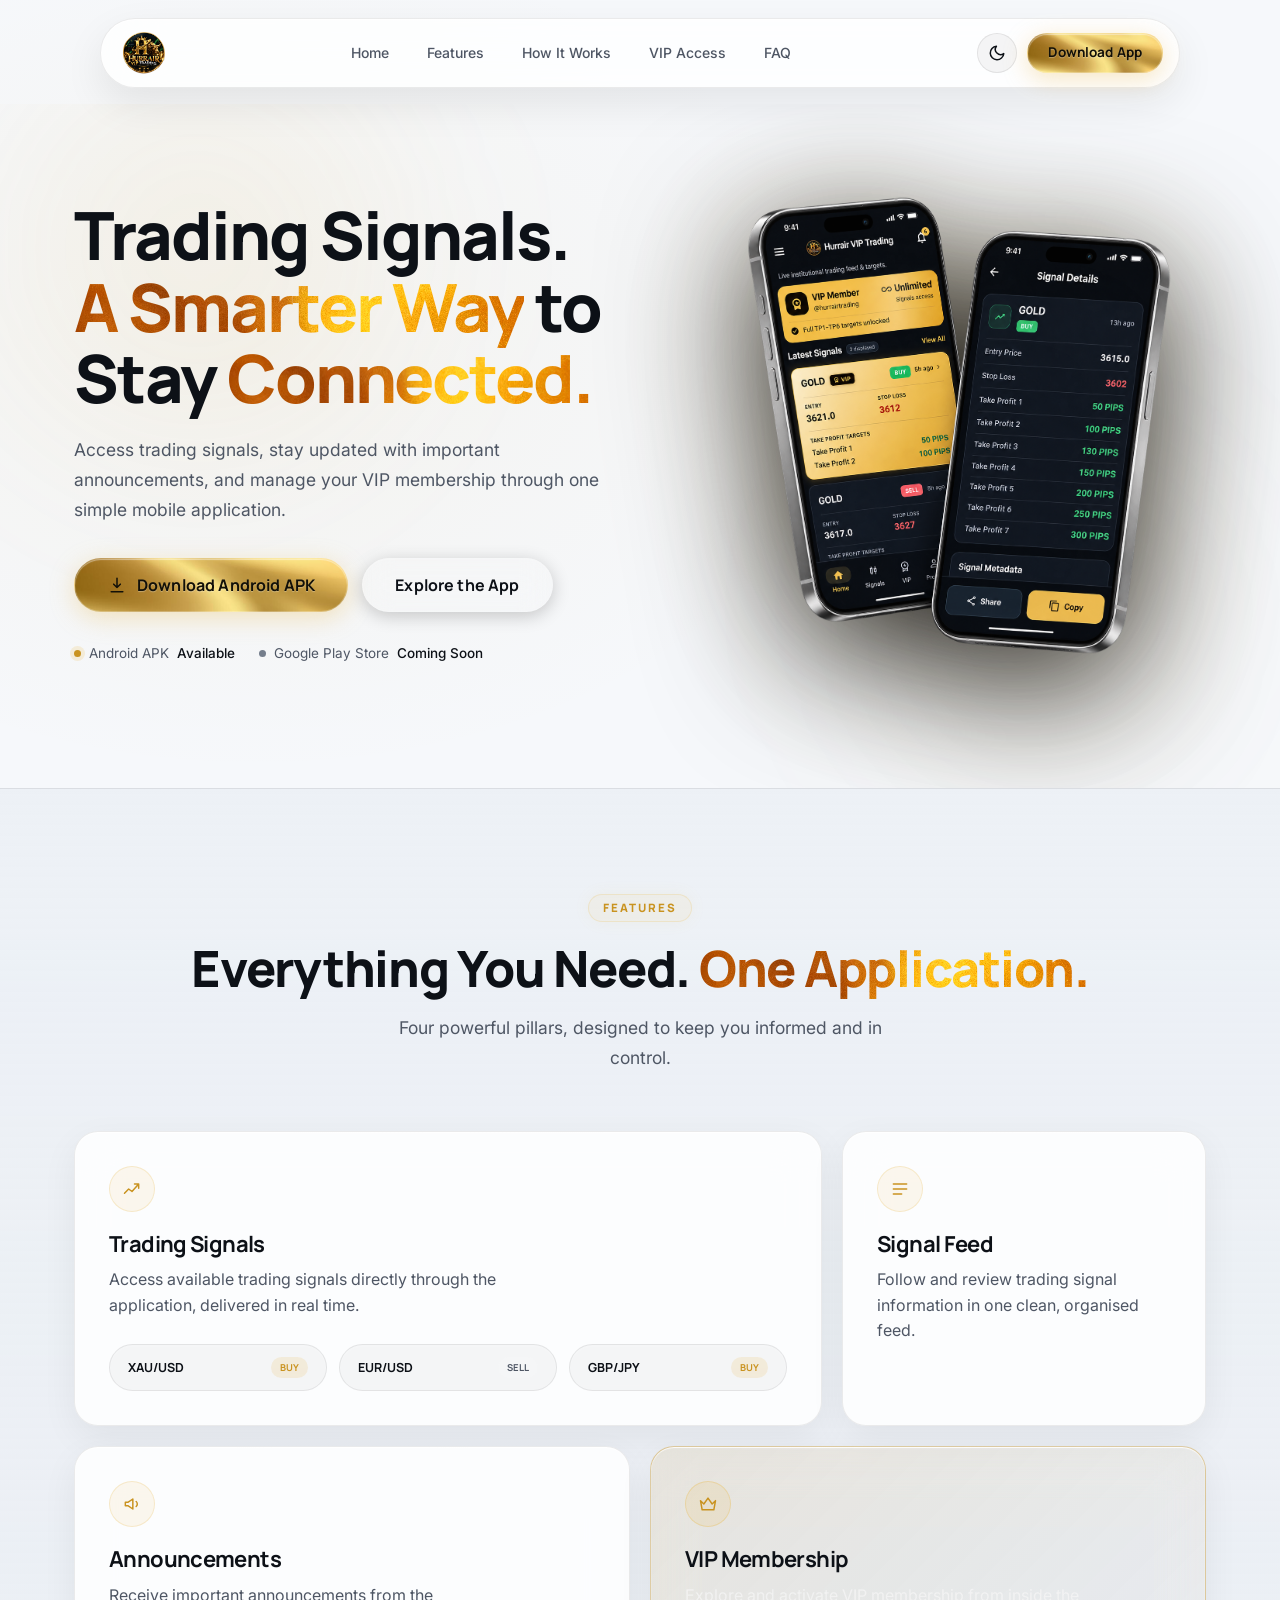
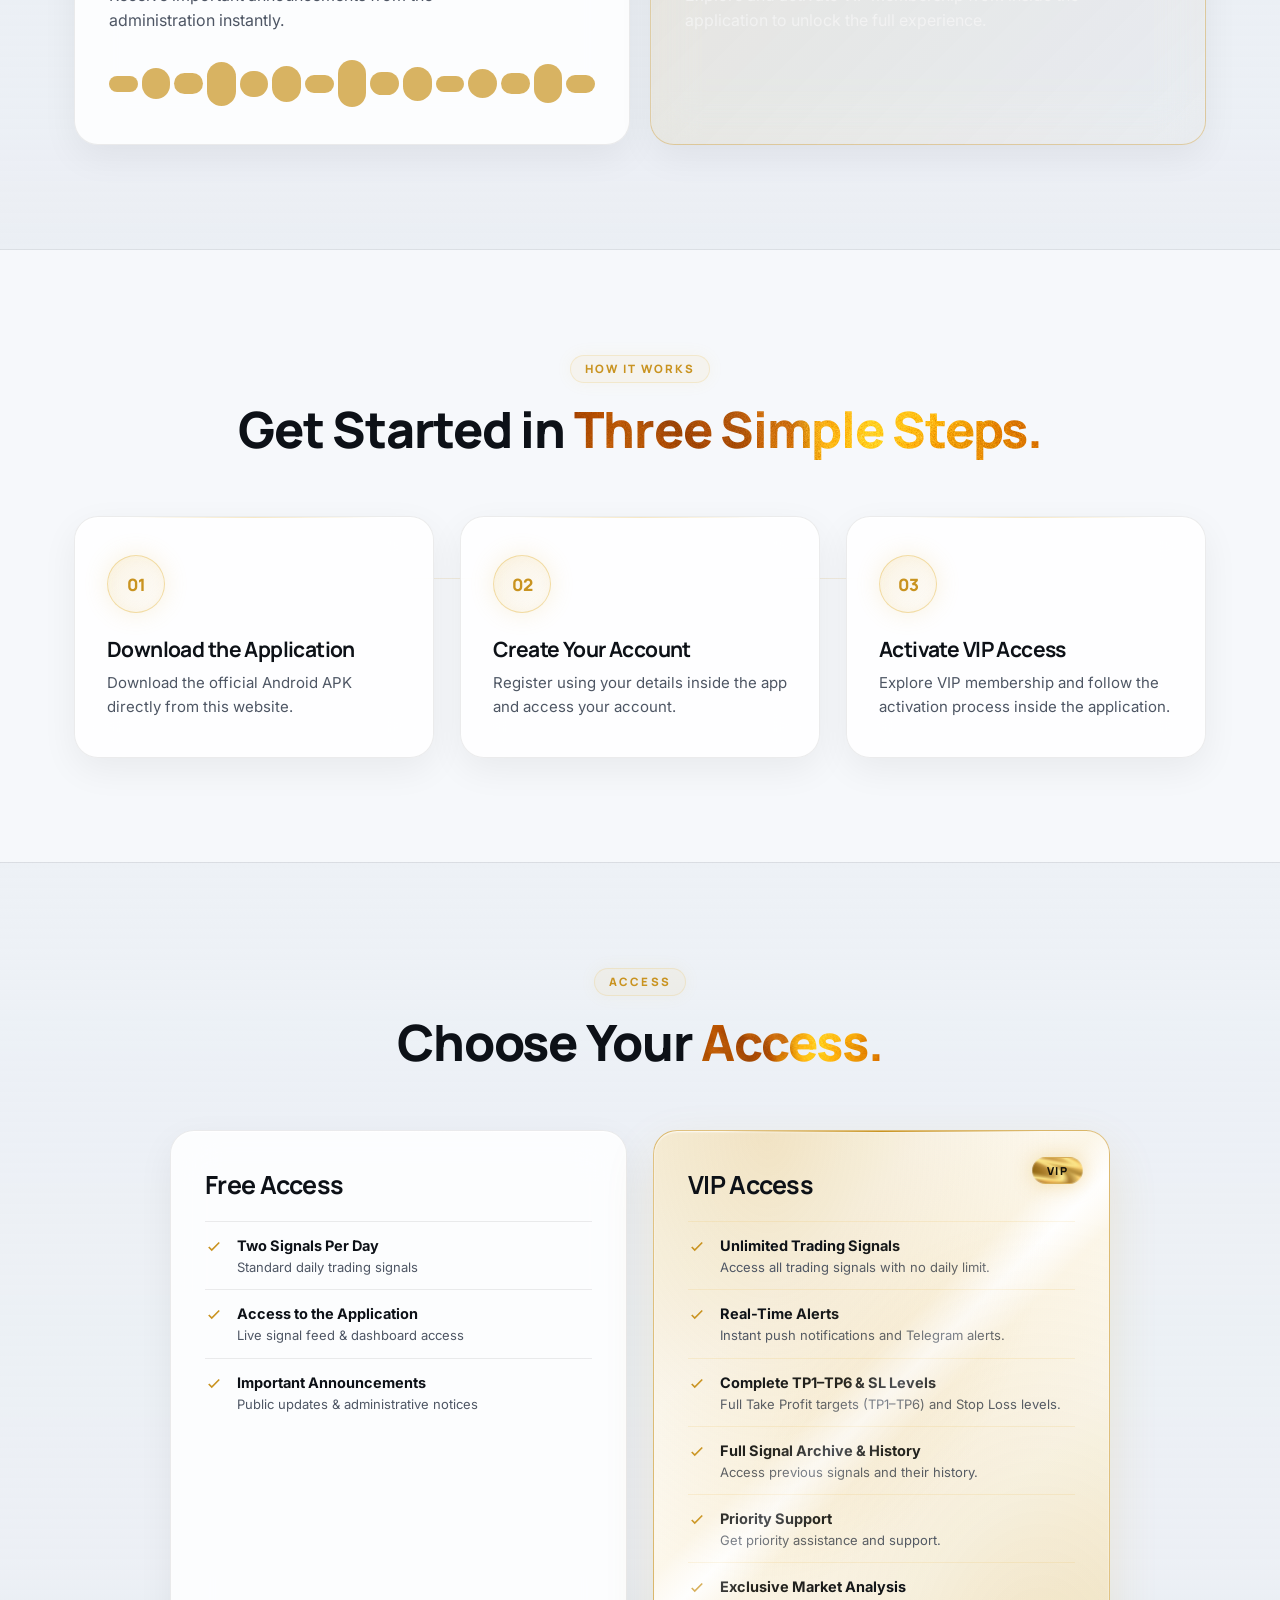
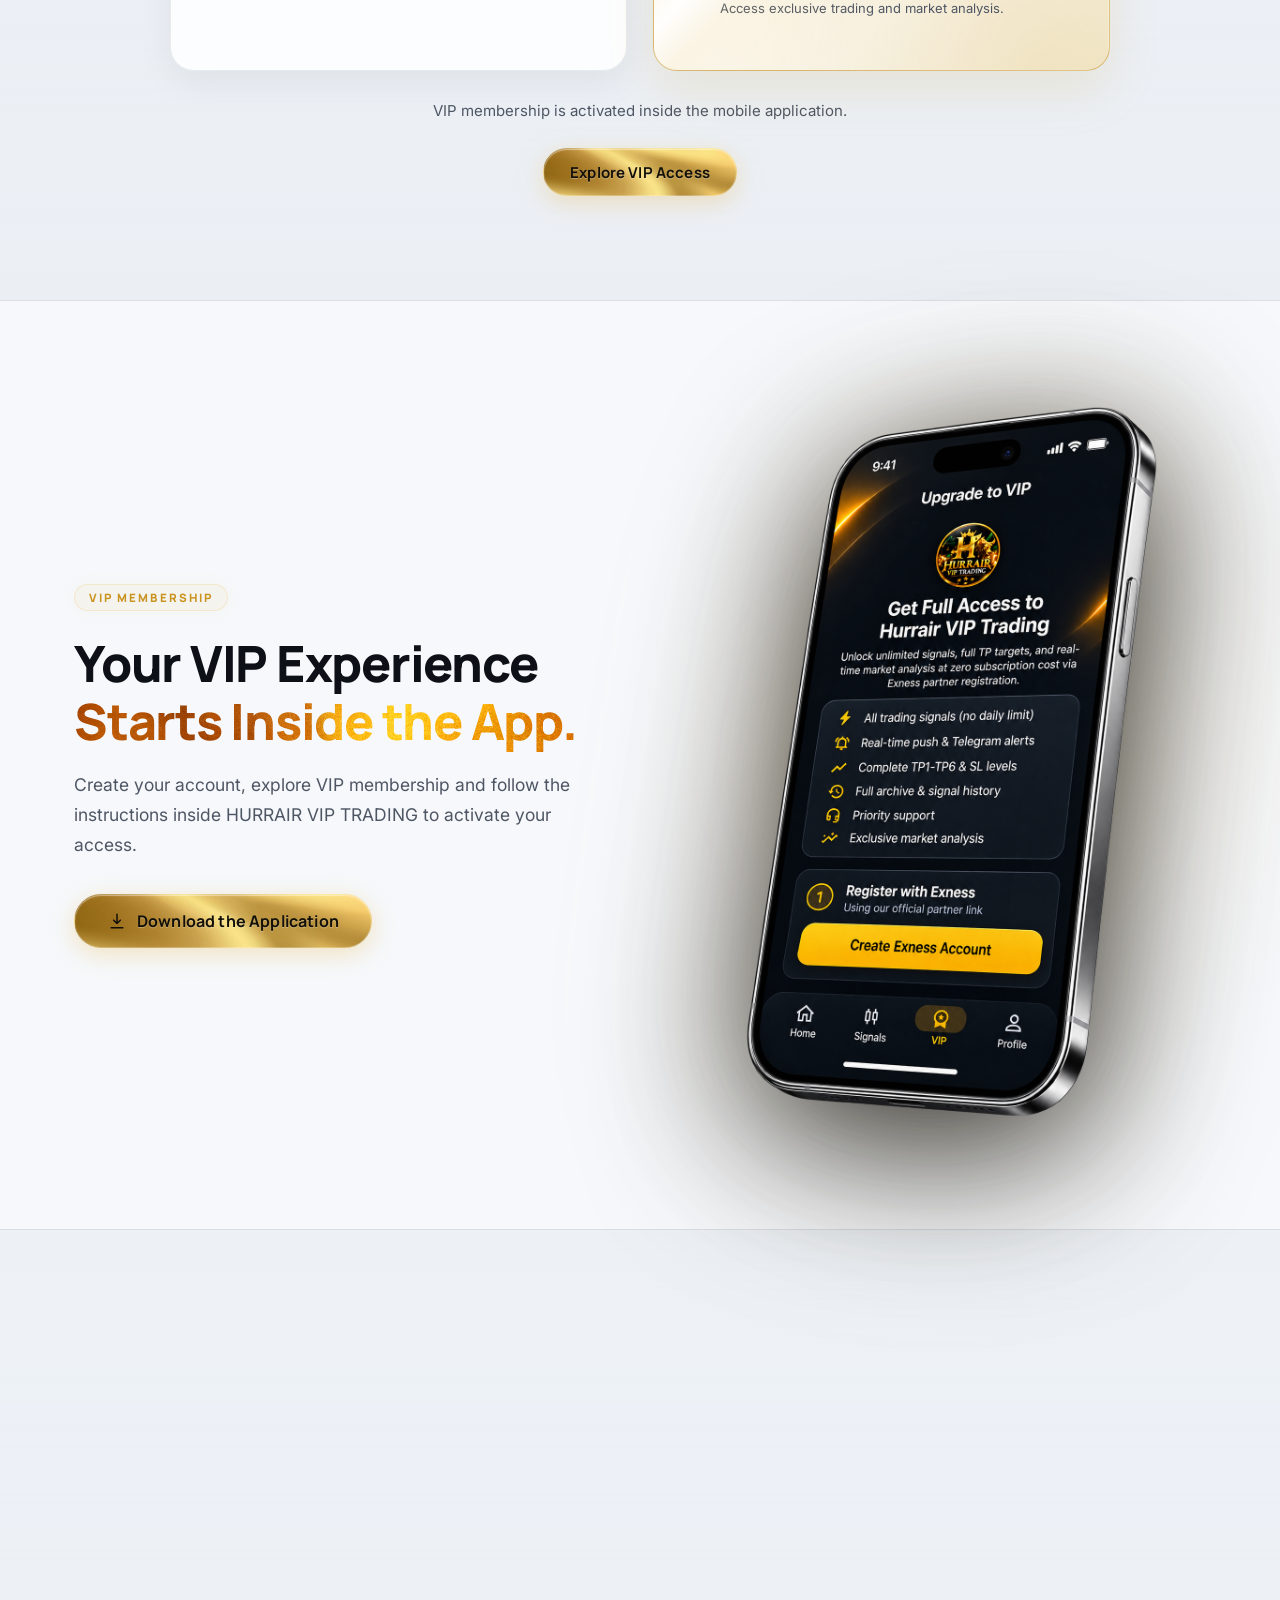
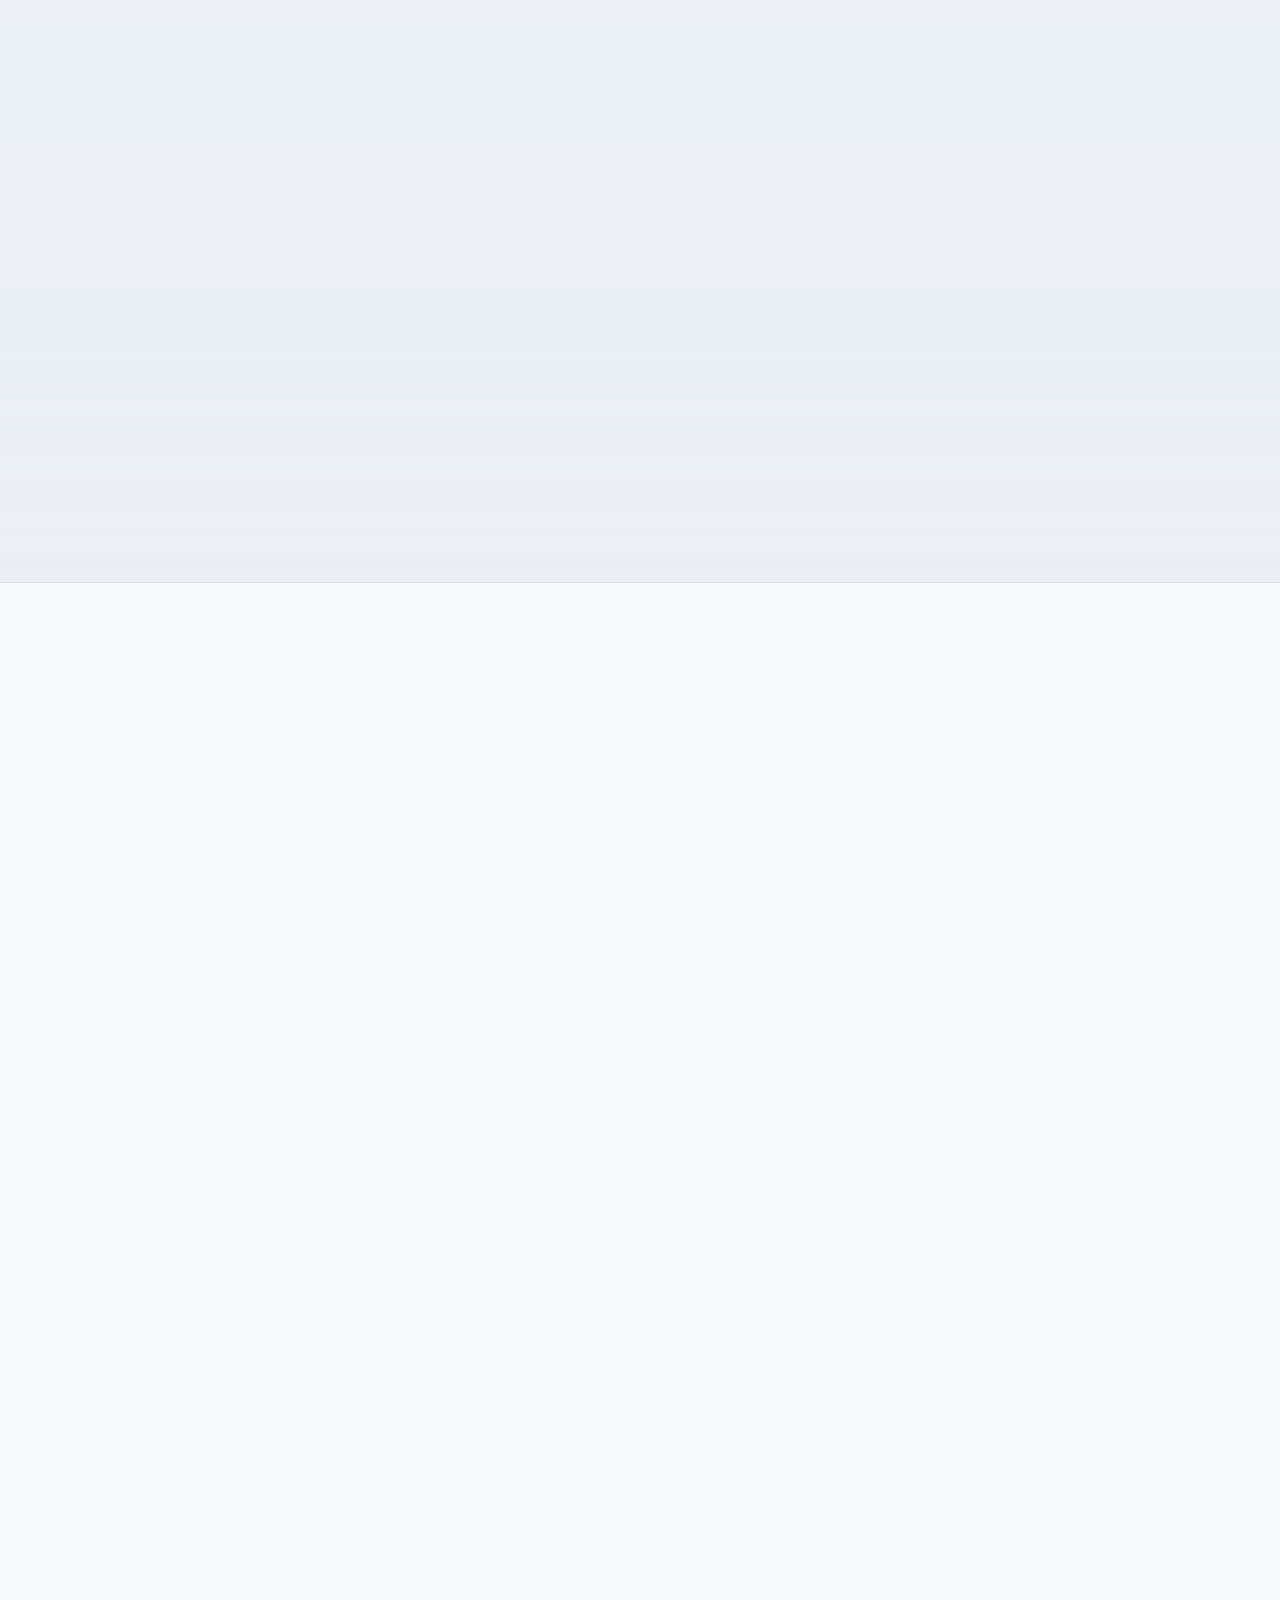
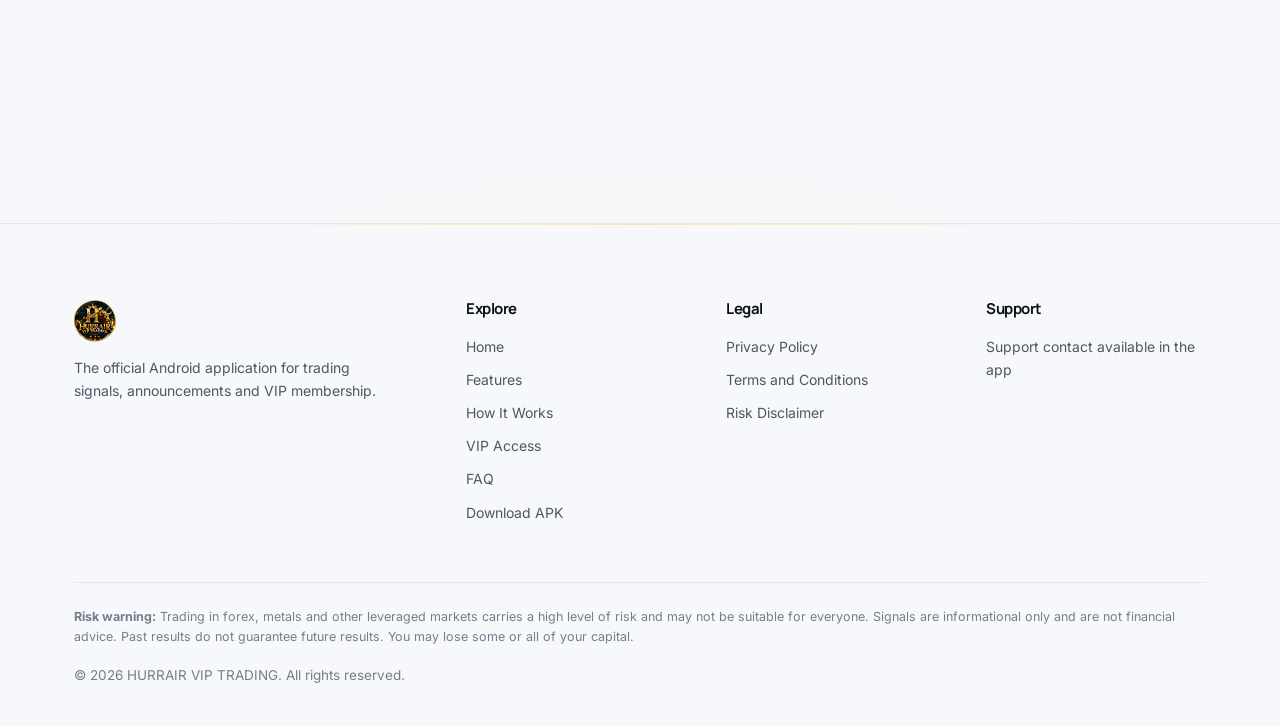
==== index.html @ 2090c09a "Deploy site to root for GitHub Pages, add .nojekyll, update relative URLs and domain" ====
<!DOCTYPE html>
<html lang="en">
<head>
<meta charset="utf-8">
<meta name="viewport" content="width=device-width, initial-scale=1">
<title>Hurrair VIP Trading | Official Trading Signals App</title>
<meta name="description" content="Download the official Hurrair VIP Trading Android app. Explore trading signals, register your account and access VIP membership directly inside the application.">
<meta name="robots" content="index, follow, max-image-preview:large, max-snippet:-1, max-video-preview:-1">
<meta name="theme-color" content="#06080A">
<link rel="canonical" href="https://mohasin-nawaz091.github.io/hurrair-vip-trading/">
<link rel="icon" href="assets/logo.PNG" type="image/png">
<link rel="shortcut icon" href="assets/logo.PNG" type="image/png">
<link rel="apple-touch-icon" href="assets/logo.PNG">

<!-- Open Graph / Facebook / WhatsApp / Telegram -->
<meta property="og:type" content="website">
<meta property="og:site_name" content="Hurrair VIP Trading">
<meta property="og:title" content="Hurrair VIP Trading | Official Trading Signals App">
<meta property="og:description" content="Download the official Hurrair VIP Trading Android app. Explore trading signals, register your account and access VIP membership directly inside the application.">
<meta property="og:url" content="https://mohasin-nawaz091.github.io/hurrair-vip-trading/">
<meta property="og:image" content="https://mohasin-nawaz091.github.io/hurrair-vip-trading/assets/og-image.png">
<meta property="og:image:width" content="1200">
<meta property="og:image:height" content="630">
<meta property="og:image:alt" content="Hurrair VIP Trading Official Android Application Preview">
<meta property="og:locale" content="en_US">

<!-- Twitter / X -->
<meta name="twitter:card" content="summary_large_image">
<meta name="twitter:title" content="Hurrair VIP Trading | Official Trading Signals App">
<meta name="twitter:description" content="Download the official Hurrair VIP Trading Android app. Explore trading signals, register your account and access VIP membership directly inside the application.">
<meta name="twitter:image" content="https://mohasin-nawaz091.github.io/hurrair-vip-trading/assets/og-image.png">

<!-- Fonts & Stylesheet -->
<link rel="preconnect" href="https://fonts.googleapis.com">
<link rel="preconnect" href="https://fonts.gstatic.com" crossorigin>
<link href="https://fonts.googleapis.com/css2?family=Inter:wght@400;500;600&family=Manrope:wght@600;700;800&display=swap" rel="stylesheet">
<link rel="stylesheet" href="assets/css/style.css">

<!-- Theme Bootstrap (Zero-Flicker) -->
<script>(function(){var t=localStorage.getItem('hurrair-theme')||(window.matchMedia&&window.matchMedia('(prefers-color-scheme: light)').matches?'light':'dark');if(t==='light')document.documentElement.setAttribute('data-theme','light');})();</script>

<!-- Structured Data (JSON-LD) -->
<script type="application/ld+json">
[
  {
    "@context": "https://schema.org",
    "@type": "Organization",
    "@id": "https://mohasin-nawaz091.github.io/hurrair-vip-trading/#organization",
    "name": "Hurrair VIP Trading",
    "url": "https://mohasin-nawaz091.github.io/hurrair-vip-trading/",
    "logo": {
      "@type": "ImageObject",
      "url": "https://mohasin-nawaz091.github.io/hurrair-vip-trading/assets/logo.PNG"
    }
  },
  {
    "@context": "https://schema.org",
    "@type": "WebSite",
    "@id": "https://mohasin-nawaz091.github.io/hurrair-vip-trading/#website",
    "name": "Hurrair VIP Trading",
    "url": "https://mohasin-nawaz091.github.io/hurrair-vip-trading/",
    "publisher": {
      "@id": "https://mohasin-nawaz091.github.io/hurrair-vip-trading/#organization"
    }
  },
  {
    "@context": "https://schema.org",
    "@type": "WebPage",
    "@id": "https://mohasin-nawaz091.github.io/hurrair-vip-trading/#webpage",
    "url": "https://mohasin-nawaz091.github.io/hurrair-vip-trading/",
    "name": "Hurrair VIP Trading | Official Trading Signals App",
    "description": "Download the official Hurrair VIP Trading Android app. Explore trading signals, register your account and access VIP membership directly inside the application.",
    "isPartOf": {
      "@id": "https://mohasin-nawaz091.github.io/hurrair-vip-trading/#website"
    },
    "about": {
      "@id": "https://mohasin-nawaz091.github.io/hurrair-vip-trading/#organization"
    }
  },
  {
    "@context": "https://schema.org",
    "@type": "SoftwareApplication",
    "@id": "https://mohasin-nawaz091.github.io/hurrair-vip-trading/#application",
    "name": "Hurrair VIP Trading",
    "operatingSystem": "Android 8.0+",
    "applicationCategory": "FinanceApplication",
    "softwareVersion": "1.0.0",
    "fileSize": "76.2MB",
    "downloadUrl": "https://mohasin-nawaz091.github.io/hurrair-vip-trading/apk/hurrair-vip-trading.apk",
    "offers": {
      "@type": "Offer",
      "price": "0",
      "priceCurrency": "USD"
    }
  },
  {
    "@context": "https://schema.org",
    "@type": "FAQPage",
    "mainEntity": [
      {
        "@type": "Question",
        "name": "What is Hurrair VIP Trading?",
        "acceptedAnswer": {
          "@type": "Answer",
          "text": "Hurrair VIP Trading is an official mobile application providing real-time trading signals, take profit and stop loss targets (TP1–TP6), administrative announcements, and VIP membership access for forex and metals traders. It is an informational signals tool, not a broker or financial advisor."
        }
      },
      {
        "@type": "Question",
        "name": "How can I download the Hurrair Android application?",
        "acceptedAnswer": {
          "@type": "Answer",
          "text": "You can download the official release APK directly from our verified website. Tap the 'Download APK' button, save the file to your Android smartphone, and follow the standard installation instructions."
        }
      },
      {
        "@type": "Question",
        "name": "Is Hurrair available on Google Play?",
        "acceptedAnswer": {
          "@type": "Answer",
          "text": "The Google Play Store listing is currently in preparation. Once officially published, the direct store link will be provided here. Until then, the direct Android APK on this website is the official, verified installation method."
        }
      },
      {
        "@type": "Question",
        "name": "How do I register an account?",
        "acceptedAnswer": {
          "@type": "Answer",
          "text": "After installing the Android application, open Hurrair VIP Trading on your phone, tap 'Register', enter your registration details, and create your account to access your dashboard and signal feed."
        }
      },
      {
        "@type": "Question",
        "name": "How many signals can free users access?",
        "acceptedAnswer": {
          "@type": "Answer",
          "text": "Free accounts have access to two trading signals per day, full application navigation, and all public administrative announcements."
        }
      },
      {
        "@type": "Question",
        "name": "How can I activate VIP membership?",
        "acceptedAnswer": {
          "@type": "Answer",
          "text": "VIP membership is activated directly inside the mobile application. Navigate to the Membership section in the app, review the VIP features, and complete the activation process shown there."
        }
      },
      {
        "@type": "Question",
        "name": "Is VIP activation available inside the application?",
        "acceptedAnswer": {
          "@type": "Answer",
          "text": "Yes. VIP membership activation is exclusively handled inside the Android application. The website is an informational portal and does not process direct payments."
        }
      },
      {
        "@type": "Question",
        "name": "How do I install an APK on Android?",
        "acceptedAnswer": {
          "@type": "Answer",
          "text": "Download the APK file from our website, tap the downloaded file from your notifications or Downloads folder, grant installation permission for your browser if prompted, tap 'Install', and launch the application."
        }
      },
      {
        "@type": "Question",
        "name": "How can I contact Hurrair support?",
        "acceptedAnswer": {
          "@type": "Answer",
          "text": "You can reach customer support directly through the in-app support center inside the mobile application, or through the official support email listed in our website footer."
        }
      }
    ]
  }
]
</script>
</head>
<body>
<a class="skip" href="#main">Skip to content</a>

<!-- FLOATING GLASS NAVIGATION -->
<div class="nav-wrap">
  <header class="nav">
    <div class="nav-in">
      <!-- Brand -->
      <a class="brand" href="./" aria-label="Hurrair VIP Trading home">
        <img src="assets/logo.PNG" alt="Hurrair VIP Trading Official Logo" class="brand-logo" width="160" height="42">
      </a>
      <!-- Center links -->
      <nav id="menu" aria-label="Primary">
        <a href="./">Home</a>
        <a href="#features">Features</a>
        <a href="#how-it-works">How It Works</a>
        <a href="#vip-access">VIP Access</a>
        <a href="#faq">FAQ</a>
        <a class="btn btn-gold mob-only" href="download/">Download App</a>
      </nav>
      <!-- Right Actions: Theme Toggle & CTA -->
      <div class="nav-actions">
        <button class="theme-toggle" id="theme-toggle" aria-label="Toggle light or dark theme" title="Toggle theme">
          <svg class="sun-icon" viewBox="0 0 24 24"><circle cx="12" cy="12" r="5"/><path d="M12 1v2M12 21v2M4.22 4.22l1.42 1.42M18.36 18.36l1.42 1.42M1 12h2M21 12h2M4.22 19.78l1.42-1.42M18.36 5.64l1.42-1.42"/></svg>
          <svg class="moon-icon" viewBox="0 0 24 24"><path d="M21 12.79A9 9 0 1 1 11.21 3 7 7 0 0 0 21 12.79z"/></svg>
        </button>
        <div class="nav-cta desk-only">
          <a class="btn btn-gold" href="download/">Download App</a>
        </div>
        <button class="burger" id="burger" aria-label="Open menu" aria-expanded="false" aria-controls="menu">
          <i></i><i></i>
        </button>
      </div>
    </div>
  </header>
</div>

<main id="main">

<!-- ═══════════════════════════════════════════════
     HERO
════════════════════════════════════════════════ -->
<section class="hero">
  <div class="wrap hero-grid">

    <!-- LEFT: Copy -->
    <div class="hero-copy reveal in">
      <h1>Trading Signals.<br><em>A Smarter Way</em> to Stay <em>Connected.</em></h1>
      <p class="lead">Access trading signals, stay updated with important announcements, and manage your VIP membership through one simple mobile application.</p>
      <div class="cta">
        <a class="btn btn-gold lg" data-apk href="apk/hurrair-vip-trading.apk" download="Hurrair-VIP-Trading.apk">
          <span class="ico"><svg viewBox="0 0 24 24"><path d="M12 4v11m0 0l-4-4m4 4l4-4M5 20h14"/></svg></span>
          Download Android APK
        </a>
        <a class="btn btn-ghost lg" href="#features">Explore the App</a>
      </div>
      <ul class="avail">
        <li><i class="dot on"></i>Android APK <span>Available</span></li>
        <li><i class="dot"></i>Google Play Store <span>Coming Soon</span></li>
      </ul>
    </div>

    <!-- RIGHT: App mockup image -->
    <div class="hero-art reveal in" aria-label="HURRAIR VIP TRADING app preview">
      <div class="glow"></div>
      <img
        src="assets/VIP Trading App Smartphone Mockup.png"
        alt="Hurrair VIP Trading Android Application Dashboard and Signal Feed Interface"
        class="hero-mockup-img"
        width="520"
        height="600"
        fetchpriority="high"
        decoding="async"
      >
    </div><!-- /hero-art -->
  </div><!-- /hero-grid -->
</section>

<!-- ═══════════════════════════════════════════════
     FEATURES — GLASS BENTO
════════════════════════════════════════════════ -->
<section id="features" class="sec alt">
  <div class="wrap">
    <div class="head reveal">
      <span class="eyebrow">FEATURES</span>
      <h2>Everything You Need. <em>One Application.</em></h2>
      <p class="lead muted">Four powerful pillars, designed to keep you informed and in control.</p>
    </div>
    <div class="bento">

      <!-- Trading Signals — wide -->
      <article class="card b-a reveal">
        <span class="ico">
          <svg viewBox="0 0 24 24"><path d="M3 17l5-5 4 3 8-9M15 6h5v5"/></svg>
        </span>
        <h3>Trading Signals</h3>
        <p>Access available trading signals directly through the application, delivered in real time.</p>
        <div class="mini-sig">
          <div><b>XAU/USD</b><em class="buy">BUY</em></div>
          <div><b>EUR/USD</b><em class="sell">SELL</em></div>
          <div><b>GBP/JPY</b><em class="buy">BUY</em></div>
        </div>
      </article>

      <!-- Signal Feed — narrow -->
      <article class="card b-b reveal">
        <span class="ico">
          <svg viewBox="0 0 24 24"><path d="M4 6h16M4 12h16M4 18h10"/></svg>
        </span>
        <h3>Signal Feed</h3>
        <p>Follow and review trading signal information in one clean, organised feed.</p>
      </article>

      <!-- Announcements -->
      <article class="card b-c reveal">
        <span class="ico">
          <svg viewBox="0 0 24 24"><path d="M4 10v4h3l6 4V6L7 10H4zM17 9a4 4 0 010 6"/></svg>
        </span>
        <h3>Announcements</h3>
        <p>Receive important announcements from the administration instantly.</p>
        <div class="wave" aria-hidden="true">
          <i style="height:30%"></i><i style="height:60%"></i><i style="height:40%"></i>
          <i style="height:85%"></i><i style="height:50%"></i><i style="height:70%"></i>
          <i style="height:35%"></i><i style="height:90%"></i><i style="height:45%"></i>
          <i style="height:65%"></i><i style="height:30%"></i><i style="height:55%"></i>
          <i style="height:40%"></i><i style="height:75%"></i><i style="height:35%"></i>
        </div>
      </article>

      <!-- VIP Membership — gold -->
      <article class="card b-d gold reveal">
        <span class="ico">
          <svg viewBox="0 0 24 24"><path d="M3 8l4 4 5-7 5 7 4-4-2 11H5L3 8z"/></svg>
        </span>
        <h3>VIP Membership</h3>
        <p>Explore and activate VIP membership from inside the application to unlock the full experience.</p>
      </article>

    </div><!-- /bento -->
  </div>
</section>

<!-- ═══════════════════════════════════════════════
     HOW IT WORKS
════════════════════════════════════════════════ -->
<section id="how-it-works" class="sec">
  <div class="wrap">
    <div class="head reveal">
      <span class="eyebrow">HOW IT WORKS</span>
      <h2>Get Started in <em>Three Simple Steps.</em></h2>
    </div>
    <ol class="steps">
      <li class="reveal">
        <span class="num">01</span>
        <h3>Download the Application</h3>
        <p>Download the official Android APK directly from this website.</p>
      </li>
      <li class="reveal">
        <span class="num">02</span>
        <h3>Create Your Account</h3>
        <p>Register using your details inside the app and access your account.</p>
      </li>
      <li class="reveal">
        <span class="num">03</span>
        <h3>Activate VIP Access</h3>
        <p>Explore VIP membership and follow the activation process inside the application.</p>
      </li>
    </ol>
  </div>
</section>

<!-- ═══════════════════════════════════════════════
     VIP ACCESS — MEMBERSHIP COMPARISON
════════════════════════════════════════════════ -->
<section id="vip-access" class="sec alt">
  <div class="wrap">
    <div class="head reveal">
      <span class="eyebrow">ACCESS</span>
      <h2>Choose Your <em>Access.</em></h2>
    </div>
    <div class="plans">

      <!-- Free -->
      <article class="card plan reveal">
        <h3>Free Access</h3>
        <ul>
          <li>
            <svg viewBox="0 0 24 24"><path d="M5 12l4 4 10-10"/></svg>
            <div>
              <strong>Two Signals Per Day</strong>
              <span class="plan-desc">Standard daily trading signals</span>
            </div>
          </li>
          <li>
            <svg viewBox="0 0 24 24"><path d="M5 12l4 4 10-10"/></svg>
            <div>
              <strong>Access to the Application</strong>
              <span class="plan-desc">Live signal feed & dashboard access</span>
            </div>
          </li>
          <li>
            <svg viewBox="0 0 24 24"><path d="M5 12l4 4 10-10"/></svg>
            <div>
              <strong>Important Announcements</strong>
              <span class="plan-desc">Public updates & administrative notices</span>
            </div>
          </li>
        </ul>
      </article>

      <!-- VIP -->
      <article class="card plan vip reveal">
        <span class="tag">VIP</span>
        <h3>VIP Access</h3>
        <ul>
          <li>
            <svg viewBox="0 0 24 24"><path d="M5 12l4 4 10-10"/></svg>
            <div>
              <strong>Unlimited Trading Signals</strong>
              <span class="plan-desc">Access all trading signals with no daily limit.</span>
            </div>
          </li>
          <li>
            <svg viewBox="0 0 24 24"><path d="M5 12l4 4 10-10"/></svg>
            <div>
              <strong>Real-Time Alerts</strong>
              <span class="plan-desc">Instant push notifications and Telegram alerts.</span>
            </div>
          </li>
          <li>
            <svg viewBox="0 0 24 24"><path d="M5 12l4 4 10-10"/></svg>
            <div>
              <strong>Complete TP1–TP6 &amp; SL Levels</strong>
              <span class="plan-desc">Full Take Profit targets (TP1–TP6) and Stop Loss levels.</span>
            </div>
          </li>
          <li>
            <svg viewBox="0 0 24 24"><path d="M5 12l4 4 10-10"/></svg>
            <div>
              <strong>Full Signal Archive &amp; History</strong>
              <span class="plan-desc">Access previous signals and their history.</span>
            </div>
          </li>
          <li>
            <svg viewBox="0 0 24 24"><path d="M5 12l4 4 10-10"/></svg>
            <div>
              <strong>Priority Support</strong>
              <span class="plan-desc">Get priority assistance and support.</span>
            </div>
          </li>
          <li>
            <svg viewBox="0 0 24 24"><path d="M5 12l4 4 10-10"/></svg>
            <div>
              <strong>Exclusive Market Analysis</strong>
              <span class="plan-desc">Access exclusive trading and market analysis.</span>
            </div>
          </li>
        </ul>
      </article>

    </div>
    <p class="center muted note reveal">VIP membership is activated inside the mobile application.</p>
    <div class="center reveal">
      <a class="btn btn-gold" href="#vip-showcase">Explore VIP Access</a>
    </div>
  </div>
</section>

<!-- ═══════════════════════════════════════════════
     VIP SHOWCASE
════════════════════════════════════════════════ -->
<section id="vip-showcase" class="sec">
  <div class="wrap split">

    <!-- Left copy -->
    <div class="reveal">
      <span class="eyebrow">VIP MEMBERSHIP</span>
      <h2>Your VIP Experience <em>Starts Inside the App.</em></h2>
      <p class="lead">Create your account, explore VIP membership and follow the instructions inside HURRAIR VIP TRADING to activate your access.</p>
      <a class="btn btn-gold lg" data-apk href="apk/hurrair-vip-trading.apk" download="Hurrair-VIP-Trading.apk">
        <span class="ico"><svg viewBox="0 0 24 24"><path d="M12 4v11m0 0l-4-4m4 4l4-4M5 20h14"/></svg></span>
        Download the Application
      </a>
    </div>

    <!-- Right mockup image -->
    <div class="solo reveal">
      <div class="glow"></div>
      <img
        src="assets/Right-Tilted VIP Trading iPhone Mockup.png"
        alt="Hurrair VIP Trading Mobile Application VIP Membership Screen"
        class="vip-mockup-img"
        width="480"
        height="580"
        loading="lazy"
        decoding="async"
      >
    </div>

  </div>
</section>

<!-- ═══════════════════════════════════════════════
     DOWNLOAD
════════════════════════════════════════════════ -->
<section id="download" class="sec alt">
  <div class="wrap">
    <div class="head reveal">
      <span class="eyebrow">DOWNLOAD</span>
      <h2>Start Your <em>Hurrair</em> Experience Today.</h2>
      <p class="lead">Download HURRAIR VIP TRADING and access your trading signals through one convenient application.</p>
    </div>
    <div class="dl-grid reveal">
      <div class="dl-card main">
        <span class="status ok">AVAILABLE</span>
        <h3>Direct Android APK</h3>
        <p>Download the official release APK straight from our verified HTTPS servers.</p>
        <ul class="meta" data-apk-meta>
          <li><span>Version</span><b>1.0.0</b></li>
          <li><span>File Size</span><b>76.2 MB</b></li>
          <li><span>Last Updated</span><b>November 2026</b></li>
          <li><span>Requirements</span><b>Android 8.0+ (Oreo or later)</b></li>
        </ul>
        <div class="dl-actions">
          <a class="btn btn-gold" data-apk href="apk/hurrair-vip-trading.apk" download="Hurrair-VIP-Trading.apk">
            <span class="ico"><svg viewBox="0 0 24 24"><path d="M12 4v11m0 0l-4-4m4 4l4-4M5 20h14"/></svg></span>
            Download APK (v1.0.0)
          </a>
          <a class="dl-inst-link" href="download/">Installation instructions &rarr;</a>
        </div>
      </div>
      <div class="dl-card soon">
        <span class="status soon-pill">COMING SOON</span>
        <h3>Google Play Store</h3>
        <p>Google Play Store availability is currently in preparation. Once officially published, the direct store link will be available here.</p>
        <ul class="meta">
          <li><span>Google Play Listing</span><b>Review &amp; publishing in progress</b></li>
        </ul>
        <div class="dl-notice-box">
          <p>Until the Play Store release is live, the direct Android APK above is the official, verified method to install HURRAIR VIP TRADING.</p>
        </div>
        <div class="dl-actions">
          <span class="btn btn-ghost disabled">
            <span class="ico-play"><svg viewBox="0 0 24 24"><path d="M5 3l14 9-14 9V3z"/></svg></span>
            Coming Soon on Google Play
          </span>
        </div>
      </div>
    </div>
  </div>
</section>

<!-- ═══════════════════════════════════════════════
     FAQ SECTION (AT VERY END)
════════════════════════════════════════════════ -->
<section id="faq" class="sec">
  <div class="wrap">
    <div class="head reveal">
      <span class="eyebrow">FREQUENTLY ASKED QUESTIONS</span>
      <h2>Common Questions. <em>Clear Answers.</em></h2>
      <p class="lead muted">Find everything you need to know about the Hurrair VIP Trading application, signals, and membership.</p>
    </div>

    <div class="faq-list reveal">
      <details class="faq-item">
        <summary>
          <span>What is Hurrair VIP Trading?</span>
          <span class="faq-icon" aria-hidden="true"><svg viewBox="0 0 24 24"><path d="M6 9l6 6 6-6"/></svg></span>
        </summary>
        <div class="faq-content">
          <p>Hurrair VIP Trading is an official mobile application providing real-time trading signals, take profit and stop loss targets (TP1–TP6), administrative announcements, and VIP membership access for forex and metals traders. It is an informational signals tool, not a broker or financial advisor.</p>
        </div>
      </details>

      <details class="faq-item">
        <summary>
          <span>How can I download the Hurrair Android application?</span>
          <span class="faq-icon" aria-hidden="true"><svg viewBox="0 0 24 24"><path d="M6 9l6 6 6-6"/></svg></span>
        </summary>
        <div class="faq-content">
          <p>You can download the official release APK directly from our verified website. Tap the "Download APK" button, save the file to your Android smartphone, and follow our simple step-by-step installation instructions.</p>
        </div>
      </details>

      <details class="faq-item">
        <summary>
          <span>Is Hurrair available on Google Play?</span>
          <span class="faq-icon" aria-hidden="true"><svg viewBox="0 0 24 24"><path d="M6 9l6 6 6-6"/></svg></span>
        </summary>
        <div class="faq-content">
          <p>The Google Play Store listing is currently in preparation and will be published once officially approved. Until then, the direct Android APK on this website is the official, verified installation method.</p>
        </div>
      </details>

      <details class="faq-item">
        <summary>
          <span>How do I register an account?</span>
          <span class="faq-icon" aria-hidden="true"><svg viewBox="0 0 24 24"><path d="M6 9l6 6 6-6"/></svg></span>
        </summary>
        <div class="faq-content">
          <p>After installing the Android application, open Hurrair VIP Trading on your phone, tap "Register", enter your registration details, and create your account to access your dashboard and signal feed.</p>
        </div>
      </details>

      <details class="faq-item">
        <summary>
          <span>How many signals can free users access?</span>
          <span class="faq-icon" aria-hidden="true"><svg viewBox="0 0 24 24"><path d="M6 9l6 6 6-6"/></svg></span>
        </summary>
        <div class="faq-content">
          <p>Free accounts have access to two trading signals per day, full application navigation, and all public administrative announcements.</p>
        </div>
      </details>

      <details class="faq-item">
        <summary>
          <span>How can I activate VIP membership?</span>
          <span class="faq-icon" aria-hidden="true"><svg viewBox="0 0 24 24"><path d="M6 9l6 6 6-6"/></svg></span>
        </summary>
        <div class="faq-content">
          <p>VIP membership is activated directly inside the mobile application. Navigate to the Membership section in the app, review the VIP features, and complete the activation process shown there.</p>
        </div>
      </details>

      <details class="faq-item">
        <summary>
          <span>Is VIP activation available inside the application?</span>
          <span class="faq-icon" aria-hidden="true"><svg viewBox="0 0 24 24"><path d="M6 9l6 6 6-6"/></svg></span>
        </summary>
        <div class="faq-content">
          <p>Yes. VIP membership activation is exclusively handled inside the Android application. The website is an informational portal and does not process direct payments or online checkout.</p>
        </div>
      </details>

      <details class="faq-item">
        <summary>
          <span>How do I install an APK on Android?</span>
          <span class="faq-icon" aria-hidden="true"><svg viewBox="0 0 24 24"><path d="M6 9l6 6 6-6"/></svg></span>
        </summary>
        <div class="faq-content">
          <p>Download the APK file from our website, tap the downloaded file from your notifications or Downloads folder, grant installation permission for your browser or file manager if prompted by Android, tap "Install", and launch the application.</p>
        </div>
      </details>

      <details class="faq-item">
        <summary>
          <span>How can I contact Hurrair support?</span>
          <span class="faq-icon" aria-hidden="true"><svg viewBox="0 0 24 24"><path d="M6 9l6 6 6-6"/></svg></span>
        </summary>
        <div class="faq-content">
          <p>You can reach customer support directly through the in-app support center inside the mobile application, or through the official support email listed in our website footer.</p>
        </div>
      </details>
    </div>
  </div>
</section>

</main>

<!-- FOOTER -->
<footer class="foot">
  <div class="wrap foot-grid">
    <div>
      <a class="brand" href="./" aria-label="Hurrair VIP Trading home">
        <img src="assets/logo.PNG" alt="Hurrair VIP Trading Official Logo" class="brand-logo" width="160" height="42">
      </a>
      <p class="muted">The official Android application for trading signals, announcements and VIP membership.</p>
    </div>
    <div>
      <h4>Explore</h4>
      <a href="./">Home</a>
      <a href="#features">Features</a>
      <a href="#how-it-works">How It Works</a>
      <a href="#vip-access">VIP Access</a>
      <a href="#faq">FAQ</a>
      <a href="download/">Download APK</a>
    </div>
    <div>
      <h4>Legal</h4>
      <a href="privacy-policy/">Privacy Policy</a>
      <a href="terms/">Terms and Conditions</a>
      <a href="risk-disclaimer/">Risk Disclaimer</a>
    </div>
    <div>
      <h4>Support</h4>
      <a data-support-link href="#">Contact support</a>
    </div>
  </div>
  <div class="wrap">
    <p class="risk"><b>Risk warning:</b> Trading in forex, metals and other leveraged markets carries a high level of risk and may not be suitable for everyone. Signals are informational only and are not financial advice. Past results do not guarantee future results. You may lose some or all of your capital.</p>
    <p class="muted small">&copy; <span id="yr">2026</span> HURRAIR VIP TRADING. All rights reserved.</p>
  </div>
</footer>

<script src="assets/js/config.js"></script>
<script src="assets/js/main.js"></script>
</body>
</html>
---- assets/css/style.css ----
/* ============================================================
   HURRAIR VIP TRADING — Unified Premium Glassmorphism Design System
   Brand Accent: #E8BD58 (0xFFE8BD58)
   ============================================================ */

/* ── 1. DESIGN TOKENS ── */
:root {
  /* Core background canvas */
  --bg:        #06080A;
  --bg2:       #0B0E12;
  --bg3:       #11151C;

  /* Frosted glass surface tiers */
  --glass-subtle:   rgba(255, 255, 255, 0.032);
  --glass-std:      rgba(255, 255, 255, 0.052);
  --glass-elevated: rgba(255, 255, 255, 0.078);
  --glass-strong:   rgba(255, 255, 255, 0.110);

  /* Translucent glass borders */
  --bd:        rgba(255, 255, 255, 0.085);
  --bd-light:  rgba(255, 255, 255, 0.140);
  --bd-spec:   rgba(255, 255, 255, 0.220);
  --bd-gold:   rgba(232, 189, 88, 0.450);
  --bd-gold2:  rgba(232, 189, 88, 0.180);

  /* Brand gold palette */
  --gold:      #E8BD58;
  --gold-h:    #F3D07C;
  --gold-sub:  rgba(232, 189, 88, 0.120);
  --gold-glow: rgba(232, 189, 88, 0.240);

  /* Typography color hierarchy */
  --tx:        #F5F5F5;
  --tx2:       #A4A8AE;
  --mu:        #737981;

  /* Geometry & Radius */
  --r:         9999px; /* Pill buttons */
  --r-card:    24px;   /* Sophisticated rounded glass cards */
  --r-nav:     9999px; /* Floating capsule dock */
  --r-pill:    9999px; /* Pill tags & chips */

  /* Typography stacks */
  --h: 'Manrope', -apple-system, BlinkMacSystemFont, 'Segoe UI', Roboto, sans-serif;
  --b: 'Inter',   -apple-system, BlinkMacSystemFont, 'Segoe UI', Roboto, sans-serif;

  /* Blur & Optical Depth */
  --blur-nav:   blur(28px) saturate(175%);
  --blur-card:  blur(22px) saturate(155%);
  --blur-sm:    blur(14px) saturate(135%);

  /* Specular & Shadow Systems */
  --inner-spec: inset 0 1px 1px 0 rgba(255, 255, 255, 0.14);
  --sh-sm:      0 8px 24px rgba(0, 0, 0, 0.25);
  --sh-card:    0 16px 44px rgba(0, 0, 0, 0.38), inset 0 1px 1px 0 rgba(255, 255, 255, 0.09);
  --sh-card-h:  0 22px 56px rgba(0, 0, 0, 0.48), 0 0 32px rgba(232, 189, 88, 0.10), inset 0 1px 1px 0 rgba(255, 255, 255, 0.15);
}

/* ── 2. LIGHT MODE PALETTE ── */
[data-theme="light"] {
  --bg:        #F6F8FB;
  --bg2:       #EDF1F6;
  --bg3:       #E4E9F0;

  /* Frosted porcelain glass surfaces */
  --glass-subtle:   rgba(255, 255, 255, 0.70);
  --glass-std:      rgba(255, 255, 255, 0.85);
  --glass-elevated: rgba(255, 255, 255, 0.95);
  --glass-strong:   rgba(255, 255, 255, 0.98);

  /* Light mode borders */
  --bd:        rgba(0, 0, 0, 0.075);
  --bd-light:  rgba(0, 0, 0, 0.120);
  --bd-spec:   rgba(255, 255, 255, 0.850);
  --bd-gold:   rgba(201, 147, 32, 0.450);
  --bd-gold2:  rgba(201, 147, 32, 0.180);

  /* High-contrast gold palette */
  --gold:      #C99320;
  --gold-h:    #AF7E16;
  --gold-sub:  rgba(201, 147, 32, 0.100);
  --gold-glow: rgba(201, 147, 32, 0.200);

  /* Typography in light mode */
  --tx:        #0D1117;
  --tx2:       #4E5664;
  --mu:        #757E8C;

  /* Light mode shadows */
  --inner-spec: inset 0 1px 1px 0 rgba(255, 255, 255, 0.8);
  --sh-sm:      0 6px 20px rgba(0, 0, 0, 0.05);
  --sh-card:    0 12px 36px rgba(0, 0, 0, 0.06), inset 0 1px 1px rgba(255, 255, 255, 0.9);
  --sh-card-h:  0 18px 48px rgba(201, 147, 32, 0.12), inset 0 1px 1px rgba(255, 255, 255, 0.95);
}

/* ── 3. RESET & BASE FOUNDATIONS ── */
*, *::before, *::after {
  box-sizing: border-box;
  margin: 0;
  padding: 0;
}

html {
  scroll-behavior: smooth;
  scroll-padding-top: 110px;
  overflow-x: hidden;
  scrollbar-width: thin;
  scrollbar-color: #E8BD58 #06080A;
}

/* ── 4. CUSTOM LUXURY GOLDEN SCROLLBAR ── */
::-webkit-scrollbar {
  width: 10px;
  height: 10px;
}
::-webkit-scrollbar-track {
  background: #06080A;
  border-left: 1px solid rgba(255, 255, 255, 0.06);
}
::-webkit-scrollbar-thumb {
  background: linear-gradient(180deg, #E8BD58 0%, #C99320 100%);
  border-radius: 9999px;
  border: 2px solid #06080A;
  box-shadow: 0 0 10px rgba(232, 189, 88, 0.35);
  transition: background 0.25s, box-shadow 0.25s;
}
::-webkit-scrollbar-thumb:hover {
  background: linear-gradient(180deg, #F3D07C 0%, #E8BD58 100%);
  box-shadow: 0 0 16px rgba(232, 189, 88, 0.70);
}
::-webkit-scrollbar-corner {
  background: #06080A;
}

[data-theme="light"] {
  scrollbar-color: #C99320 #F6F8FB;
}
[data-theme="light"] ::-webkit-scrollbar-track {
  background: #F6F8FB;
  border-left: 1px solid rgba(0, 0, 0, 0.07);
}
[data-theme="light"] ::-webkit-scrollbar-thumb {
  background: linear-gradient(180deg, #C99320 0%, #A67614 100%);
  border: 2px solid #F6F8FB;
  box-shadow: 0 0 8px rgba(201, 147, 32, 0.25);
}
[data-theme="light"] ::-webkit-scrollbar-thumb:hover {
  background: linear-gradient(180deg, #DFAB35 0%, #C99320 100%);
  box-shadow: 0 0 14px rgba(201, 147, 32, 0.50);
}

/* ── 5. BODY & TYPOGRAPHY FOUNDATIONS ── */
body {
  background: var(--bg);
  color: var(--tx);
  font: 400 16px/1.65 var(--b);
  -webkit-font-smoothing: antialiased;
  -moz-osx-font-smoothing: grayscale;
  overflow-x: hidden;
  padding-top: 104px;
  /* Ambient cosmic illumination mesh */
  background-image:
    radial-gradient(ellipse 950px 650px at 20% 5%,  rgba(232, 189, 88, 0.055) 0%, transparent 65%),
    radial-gradient(ellipse 800px 550px at 85% 55%, rgba(232, 189, 88, 0.035) 0%, transparent 65%),
    radial-gradient(ellipse 1100px 450px at 50% 95%, rgba(232, 189, 88, 0.025) 0%, transparent 65%);
}
body.lock { overflow: hidden; }

a { color: inherit; text-decoration: none; }
ul, ol { list-style: none; }
h1, h2, h3, h4 {
  font-family: var(--h);
  line-height: 1.15;
  letter-spacing: -0.028em;
  color: var(--tx);
}

em { font-style: normal; color: var(--gold); }
em:not(.buy):not(.sell) {
  background-image: url('../gold.jpg');
  background-size: cover;
  background-position: center;
  -webkit-background-clip: text;
  background-clip: text;
  -webkit-text-fill-color: transparent;
  -webkit-box-decoration-break: clone;
  box-decoration-break: clone;
  filter: contrast(1.10) brightness(1.05);
}

/* ── 6. UTILITY CLASSES ── */
.muted   { color: var(--tx2); }
.small   { font-size: 13.5px; color: var(--mu); }
.center  { text-align: center; }
.wrap    { width: 100%; max-width: 1180px; margin: 0 auto; padding: 0 24px; }
.narrow  { max-width: 820px; }

.skip { position: absolute; left: -999px; }
.skip:focus {
  left: 16px; top: 16px;
  background: var(--gold); color: #111;
  padding: 8px 18px; border-radius: var(--r); z-index: 200;
}
:focus-visible { outline: 2px solid var(--gold); outline-offset: 3px; }

/* ── 7. GLASSMORPHISM CORE SURFACES ── */
.glass-subtle {
  background: var(--glass-subtle);
  backdrop-filter: var(--blur-sm);
  -webkit-backdrop-filter: var(--blur-sm);
  border: 1px solid var(--bd);
}
.glass-std {
  background: var(--glass-std);
  backdrop-filter: var(--blur-card);
  -webkit-backdrop-filter: var(--blur-card);
  border: 1px solid var(--bd);
  box-shadow: var(--sh-card);
}
.glass-elevated {
  background: var(--glass-elevated);
  backdrop-filter: var(--blur-card);
  -webkit-backdrop-filter: var(--blur-card);
  border: 1px solid var(--bd-light);
  box-shadow: 0 20px 50px rgba(0,0,0,0.42), var(--inner-spec);
}

/* ── 8. BUTTONS & ICON CHIPS ── */
.ico {
  display: inline-grid; place-items: center;
  width: 46px; height: 46px; border-radius: 9999px;
  background: rgba(232, 189, 88, 0.10);
  border: 1px solid rgba(232, 189, 88, 0.26);
  color: var(--gold); flex: none;
  transition: background .25s, border-color .25s, transform .25s, box-shadow .25s;
}
.ico svg, .btn .ico svg {
  width: 20px; height: 20px; fill: none;
  stroke: currentColor; stroke-width: 1.8;
  stroke-linecap: round; stroke-linejoin: round;
}
.btn .ico { width: auto; height: auto; background: none; border: 0; color: inherit; }

.btn {
  display: inline-flex; align-items: center; justify-content: center;
  gap: 10px; min-height: 48px; padding: 0 26px;
  border-radius: var(--r); font: 700 15px/1 var(--h);
  border: 1px solid transparent; cursor: pointer;
  transition: transform .25s cubic-bezier(0.16,1,0.3,1), box-shadow .25s, background .25s, border-color .25s, filter .25s;
  letter-spacing: 0.01em;
  white-space: nowrap;
}

/* Primary — Gold Pill with golded.jpg texture */
.btn-gold {
  background: #E8BD58 url('../golded.jpg') center/cover no-repeat;
  color: #121008;
  box-shadow: 0 6px 24px rgba(232, 189, 88, 0.36), inset 0 1px 1px rgba(255, 255, 255, 0.45);
  border-color: rgba(255, 255, 255, 0.25);
  font-weight: 700;
  text-shadow: 0 1px 1px rgba(255, 255, 255, 0.30);
  position: relative;
  overflow: hidden;
}
.btn-gold:hover {
  background: #E8BD58 url('../golded.jpg') center/cover no-repeat;
  transform: translateY(-2px);
  box-shadow: 0 12px 36px rgba(232, 189, 88, 0.55), inset 0 1px 1px rgba(255, 255, 255, 0.60);
  filter: brightness(1.08) contrast(1.04);
}

/* Secondary — Frosted Glass Pill */
.btn-ghost, .btn-glass {
  background: rgba(255, 255, 255, 0.055);
  backdrop-filter: var(--blur-sm);
  -webkit-backdrop-filter: var(--blur-sm);
  border-color: rgba(255, 255, 255, 0.12);
  color: var(--tx);
  box-shadow: 0 4px 18px rgba(0, 0, 0, 0.20), inset 0 1px 1px rgba(255, 255, 255, 0.08);
}
.btn-ghost:hover, .btn-glass:hover {
  border-color: rgba(232, 189, 88, 0.50);
  color: var(--gold);
  background: rgba(232, 189, 88, 0.09);
  transform: translateY(-2px);
  box-shadow: 0 8px 26px rgba(232, 189, 88, 0.16);
}

.btn.sm { min-height: 40px; padding: 0 20px; font-size: 13.5px; }
.btn.lg { min-height: 54px; padding: 0 32px; font-size: 16px; }

/* ============================================================
   9. FLOATING GLASS NAVIGATION — CAPSULE PILL DOCK
   ============================================================ */
.nav-wrap {
  position: fixed; top: 18px; left: 0; right: 0;
  z-index: 100; display: flex; justify-content: center;
  padding: 0 20px; pointer-events: none;
}
.nav {
  pointer-events: all;
  width: 100%; max-width: 1080px;
  background: rgba(10, 13, 17, 0.72);
  backdrop-filter: var(--blur-nav);
  -webkit-backdrop-filter: var(--blur-nav);
  border: 1px solid rgba(255, 255, 255, 0.12);
  border-radius: var(--r-nav);
  box-shadow:
    0 16px 44px rgba(0, 0, 0, 0.48),
    inset 0 1px 1px rgba(255, 255, 255, 0.14),
    0 0 24px rgba(232, 189, 88, 0.04);
  transition: background .3s, box-shadow .3s, border-color .3s;
}
.nav-in {
  display: flex; align-items: center; justify-content: space-between;
  height: 68px; padding: 0 16px 0 22px; gap: 18px;
}

/* Brand */
.brand {
  display: flex; align-items: center; gap: 10px;
  font: 800 14.5px var(--h); letter-spacing: .05em;
  flex-shrink: 0;
}
.brand b {
  color: var(--gold);
  background-image: url('../gold.jpg');
  background-size: cover;
  background-position: center;
  -webkit-background-clip: text;
  background-clip: text;
  -webkit-text-fill-color: transparent;
}
.brand-logo {
  height: 42px; width: auto; display: block;
  object-fit: contain;
}

/* Center nav links */
#menu {
  display: flex; gap: 6px; align-items: center;
}
#menu a:not(.btn) {
  padding: 8px 16px; border-radius: 9999px;
  font-size: 14px; font-weight: 500; color: var(--tx2);
  transition: color .2s, background .2s, transform .2s;
  white-space: nowrap;
}
#menu a:not(.btn):hover {
  color: var(--tx);
  background: rgba(255, 255, 255, 0.08);
}
#menu a.active {
  color: var(--gold);
  background: rgba(232, 189, 88, 0.12);
  border: 1px solid rgba(232, 189, 88, 0.28);
}

/* Nav Actions */
.nav-actions {
  display: flex;
  align-items: center;
  gap: 10px;
}
.nav-cta .btn {
  min-height: 40px; padding: 0 20px; font-size: 13.5px;
}

/* Theme Toggle Button */
.theme-toggle {
  width: 40px; height: 40px; border-radius: 9999px;
  border: 1px solid var(--bd);
  background: rgba(255, 255, 255, 0.06);
  color: var(--tx);
  cursor: pointer;
  display: inline-grid;
  place-items: center;
  transition: background .25s, border-color .25s, transform .25s, color .25s;
  flex-shrink: 0;
}
.theme-toggle:hover {
  background: rgba(255, 255, 255, 0.14);
  border-color: var(--bd-gold);
  transform: scale(1.05);
  color: var(--gold);
}
.theme-toggle svg {
  width: 18px; height: 18px;
  stroke: currentColor; fill: none; stroke-width: 2;
  stroke-linecap: round; stroke-linejoin: round;
  transition: transform .35s cubic-bezier(0.16,1,0.3,1);
}
.theme-toggle .moon-icon { display: none; }
.theme-toggle .sun-icon  { display: block; }

[data-theme="light"] .theme-toggle .sun-icon  { display: none; }
[data-theme="light"] .theme-toggle .moon-icon { display: block; }
[data-theme="light"] .theme-toggle {
  background: rgba(0, 0, 0, 0.04);
  border-color: rgba(0, 0, 0, 0.08);
  color: var(--tx);
}
[data-theme="light"] .theme-toggle:hover {
  background: rgba(0, 0, 0, 0.08);
  border-color: var(--gold);
  color: var(--gold);
}

.mob-only, .burger { display: none; }
.burger {
  width: 42px; height: 42px; border-radius: 9999px;
  border: 1px solid rgba(255, 255, 255, 0.12);
  background: rgba(255, 255, 255, 0.06);
  cursor: pointer; flex-direction: column;
  align-items: center; justify-content: center; gap: 5.5px;
  transition: background .2s, border-color .2s;
}
.burger:hover {
  background: rgba(255, 255, 255, 0.10);
  border-color: rgba(232, 189, 88, 0.40);
}
.burger i {
  width: 18px; height: 1.5px;
  background: var(--tx); border-radius: 2px; transition: .25s;
}
.burger[aria-expanded=true] i:first-child { transform: translateY(3.5px) rotate(45deg); }
.burger[aria-expanded=true] i:last-child  { transform: translateY(-3.5px) rotate(-45deg); }

/* ============================================================
   10. HERO SECTION
   ============================================================ */
.hero {
  padding: 68px 0 96px;
  position: relative; overflow: hidden;
}
.hero::before {
  content: '';
  position: absolute; top: -180px; left: -10%;
  width: 650px; height: 650px; border-radius: 50%;
  background: radial-gradient(circle, rgba(232, 189, 88, 0.09) 0%, transparent 65%);
  filter: blur(70px); pointer-events: none;
}
.hero::after {
  content: '';
  position: absolute; bottom: -120px; right: -5%;
  width: 600px; height: 600px; border-radius: 50%;
  background: radial-gradient(circle, rgba(232, 189, 88, 0.06) 0%, transparent 65%);
  filter: blur(70px); pointer-events: none;
}
.hero-grid {
  display: grid; grid-template-columns: 1.15fr 1fr;
  gap: 52px; align-items: center; position: relative; z-index: 1;
}

/* Eyebrow badge */
.eyebrow {
  display: inline-block; font: 800 11.5px/1.2 var(--h);
  letter-spacing: .18em; color: var(--gold); margin-bottom: 18px;
  text-transform: uppercase;
  background: rgba(232, 189, 88, 0.08);
  border: 1px solid rgba(232, 189, 88, 0.22);
  padding: 6px 14px; border-radius: 9999px;
  box-shadow: 0 0 16px rgba(232, 189, 88, 0.08);
}

/* Headline */
.hero h1 {
  font-size: clamp(38px, 5.2vw, 68px);
  font-weight: 800; margin-bottom: 22px; line-height: 1.07;
  letter-spacing: -0.03em;
}
.lead {
  color: var(--tx2); font-size: 17.5px;
  max-width: 540px; margin-bottom: 34px; line-height: 1.7;
}
.head .lead { margin: 16px auto 0; }

/* CTA row */
.cta { display: flex; gap: 14px; flex-wrap: wrap; margin-bottom: 30px; }

/* Live status indicators */
.avail {
  display: flex; gap: 24px; flex-wrap: wrap;
  font-size: 13.5px; color: var(--tx2);
}
.avail li { display: flex; align-items: center; gap: 8px; }
.avail span { color: var(--tx); font-weight: 500; }
.dot { width: 7px; height: 7px; border-radius: 50%; background: var(--mu); }
.dot.on {
  background: var(--gold);
  box-shadow: 0 0 0 4px rgba(232, 189, 88, 0.20);
  animation: pulse-dot 2.4s ease-in-out infinite;
}
@keyframes pulse-dot {
  0%, 100% { box-shadow: 0 0 0 4px rgba(232, 189, 88, 0.20); }
  50%       { box-shadow: 0 0 0 8px rgba(232, 189, 88, 0.08); }
}

/* Hero Art */
.hero-art {
  position: relative; min-height: 520px;
  display: grid; place-items: center;
}
.glow {
  position: absolute; border-radius: 50%;
  background: radial-gradient(circle, rgba(232, 189, 88, 0.24), transparent 68%);
  filter: blur(40px); pointer-events: none;
  width: 440px; height: 440px;
  animation: glow-pulse 6s ease-in-out infinite;
}
@keyframes glow-pulse {
  0%, 100% { opacity: .75; transform: scale(0.96); }
  50%       { opacity: 1; transform: scale(1.05); }
}

.hero-mockup-img {
  position: relative; z-index: 1;
  width: 100%; max-width: 520px; height: auto;
  object-fit: contain;
  filter: drop-shadow(0 36px 70px rgba(0,0,0,0.85)) drop-shadow(0 0 50px rgba(232, 189, 88, 0.16));
  animation: fl 8s ease-in-out infinite;
}
@keyframes fl { 50% { transform: translateY(-14px); } }

/* ============================================================
   11. SECTIONS & SECTION RHYTHM
   ============================================================ */
.sec { padding: 104px 0; position: relative; }
.alt {
  background: linear-gradient(180deg, var(--bg2) 0%, rgba(9, 12, 16, 0.65) 100%);
  border-block: 1px solid var(--bd);
}
.head { text-align: center; margin-bottom: 58px; }
.head h2, .split h2 { font-size: clamp(30px, 4vw, 50px); font-weight: 800; letter-spacing: -0.025em; }

/* ============================================================
   12. FEATURE CARDS — BENTO GLASS GRID
   ============================================================ */
.card {
  background: var(--glass-std);
  backdrop-filter: var(--blur-card);
  -webkit-backdrop-filter: var(--blur-card);
  border: 1px solid var(--bd);
  border-radius: var(--r-card);
  padding: 34px;
  box-shadow: var(--sh-card);
  transition: transform .35s cubic-bezier(0.16,1,0.3,1), box-shadow .35s, border-color .35s;
  position: relative; overflow: hidden;
}
.card::before {
  content: '';
  position: absolute; top: 0; left: 10%; right: 10%; height: 1px;
  background: linear-gradient(90deg, transparent, rgba(255, 255, 255, 0.15), transparent);
}
.card:hover {
  transform: translateY(-4px);
  border-color: rgba(232, 189, 88, 0.38);
  box-shadow: var(--sh-card-h);
}
.card h3 { font-size: 22px; margin: 20px 0 10px; font-weight: 700; }
.card p  { color: var(--tx2); max-width: 420px; line-height: 1.6; }

.bento { display: grid; grid-template-columns: repeat(6, 1fr); gap: 20px; }
.b-a { grid-column: span 4; }
.b-b { grid-column: span 2; }
.b-c { grid-column: span 3; }
.b-d { grid-column: span 3; }

/* Gold card variant */
.b-d.gold {
  background: linear-gradient(135deg, rgba(232, 189, 88, 0.12) 0%, rgba(232, 189, 88, 0.04) 100%);
  border-color: rgba(232, 189, 88, 0.35);
  box-shadow: 0 14px 40px rgba(0, 0, 0, 0.32), 0 0 35px rgba(232, 189, 88, 0.08), inset 0 1px 1px rgba(232, 189, 88, 0.16);
}
.b-d.gold .ico { background: rgba(232, 189, 88, 0.15); border-color: rgba(232, 189, 88, 0.35); }
.b-d.gold p  { color: rgba(245, 245, 245, 0.74); }

/* Signal mini list */
.mini-sig {
  display: grid; grid-template-columns: repeat(3, 1fr);
  gap: 12px; margin-top: 26px;
}
.mini-sig div {
  display: flex; justify-content: space-between; align-items: center;
  background: rgba(255, 255, 255, 0.05); border: 1px solid var(--bd);
  border-radius: 9999px; padding: 12px 18px; font: 700 12.5px var(--h);
  box-shadow: inset 0 1px 1px rgba(255, 255, 255, 0.06);
}
em.buy, em.sell { font: 700 9.5px var(--h); padding: 4px 9px; border-radius: 9999px; }
em.buy  { background: rgba(232, 189, 88, 0.18); color: var(--gold); }
em.sell { background: rgba(255, 255, 255, 0.08); color: var(--tx2); }

/* Wave visualizer */
.wave {
  display: flex; align-items: center; gap: 4px;
  height: 52px; margin-top: 24px;
}
.wave i {
  flex: 1; background: var(--gold); opacity: .70; border-radius: 9999px;
  animation: wave-anim 1.8s ease-in-out infinite;
}
.wave i:nth-child(2n) { animation-delay: .15s; }
.wave i:nth-child(3n) { animation-delay: .3s; }
.wave i:nth-child(4n) { animation-delay: .45s; }
.wave i:nth-child(5n) { animation-delay: .6s; }
@keyframes wave-anim {
  0%, 100% { transform: scaleY(1); }
  50%       { transform: scaleY(0.45); }
}

/* ============================================================
   13. HOW IT WORKS — ENHANCED MINIMAL GLASS PANELS
   ============================================================ */
.steps {
  display: grid; grid-template-columns: repeat(3, 1fr);
  gap: 26px; position: relative;
}
.steps::before {
  content: '';
  position: absolute; top: 62px; left: calc(100%/6);
  right: calc(100%/6); height: 1px;
  background: linear-gradient(90deg, transparent, var(--bd-gold2), var(--bd-gold2), transparent);
  z-index: 0;
}
.steps li {
  background:
    radial-gradient(circle at 85% 15%, rgba(232, 189, 88, 0.07) 0%, transparent 55%),
    linear-gradient(145deg, rgba(255, 255, 255, 0.065) 0%, rgba(255, 255, 255, 0.02) 100%);
  backdrop-filter: var(--blur-card);
  -webkit-backdrop-filter: var(--blur-card);
  border: 1px solid rgba(255, 255, 255, 0.09);
  border-radius: var(--r-card);
  padding: 38px 32px;
  box-shadow: 0 16px 40px rgba(0, 0, 0, 0.32), inset 0 1px 1px rgba(255, 255, 255, 0.12);
  transition: transform .35s cubic-bezier(0.16,1,0.3,1), border-color .35s, box-shadow .35s;
  position: relative; z-index: 1; overflow: hidden;
}
.steps li::before {
  content: '';
  position: absolute; top: 0; left: 15%; right: 15%; height: 1px;
  background: linear-gradient(90deg, transparent, rgba(232, 189, 88, 0.35), transparent);
}
.steps li:hover {
  transform: translateY(-5px);
  border-color: rgba(232, 189, 88, 0.40);
  box-shadow: 0 24px 50px rgba(0, 0, 0, 0.45), 0 0 35px rgba(232, 189, 88, 0.12), inset 0 1px 1px rgba(255, 255, 255, 0.18);
}

.num {
  display: grid; place-items: center;
  width: 58px; height: 58px; border-radius: 9999px;
  border: 1px solid rgba(232, 189, 88, 0.50);
  color: var(--gold);
  font: 800 17px var(--h);
  background: linear-gradient(135deg, rgba(232, 189, 88, 0.16) 0%, rgba(232, 189, 88, 0.04) 100%);
  box-shadow: 0 0 24px rgba(232, 189, 88, 0.20), inset 0 0 12px rgba(232, 189, 88, 0.10);
  position: relative; z-index: 1;
  margin-bottom: 24px;
}
.steps h3 { font-size: 21px; margin-bottom: 10px; font-weight: 700; }
.steps p  { color: var(--tx2); font-size: 15px; line-height: 1.6; }

/* ============================================================
   14. MEMBERSHIP PLANS — FREE VS SUPER SHINY ANIMATED VIP
   ============================================================ */
.plans {
  display: grid; grid-template-columns: 1fr 1fr;
  gap: 26px; max-width: 940px; margin: 0 auto;
}
.plan {
  position: relative;
  background: var(--glass-std);
  backdrop-filter: var(--blur-card);
  -webkit-backdrop-filter: var(--blur-card);
  border: 1px solid var(--bd);
  border-radius: var(--r-card);
  padding: 40px 34px;
  box-shadow: 0 14px 40px rgba(0, 0, 0, 0.32), inset 0 1px 1px rgba(255, 255, 255, 0.08);
  transition: transform .35s cubic-bezier(0.16,1,0.3,1), box-shadow .35s, border-color .35s;
}
.plan:hover { transform: translateY(-4px); }
.plan h3 { margin: 0 0 22px; font-size: 25px; font-weight: 700; }
.plan li {
  display: flex; gap: 14px; align-items: flex-start;
  padding: 13px 0; border-top: 1px solid var(--bd); color: var(--tx2);
  font-size: 14.5px; line-height: 1.45;
}
.plan li svg {
  width: 18px; height: 18px; stroke: var(--gold); fill: none; stroke-width: 2.2;
  flex: none; margin-top: 3px;
}
.plan li strong {
  color: var(--tx); font-weight: 700; display: block;
}
.plan-desc {
  display: block; font-size: 13px; color: var(--tx2); margin-top: 2px; line-height: 1.4;
}
.plan.vip li strong {
  color: #fff;
}
.plan.vip li .plan-desc {
  color: rgba(245, 245, 245, 0.74);
}

/* Super Shiny Animated Golden VIP Card */
.plan.vip {
  position: relative;
  background:
    radial-gradient(ellipse at 25% 0%, rgba(232, 189, 88, 0.24) 0%, transparent 60%),
    radial-gradient(ellipse at 85% 100%, rgba(232, 189, 88, 0.18) 0%, transparent 60%),
    linear-gradient(140deg, rgba(32, 26, 14, 0.85) 0%, rgba(18, 19, 23, 0.92) 50%, rgba(26, 21, 11, 0.85) 100%);
  background-size: 200% 200%;
  animation: goldAuraShift 7s ease-in-out infinite alternate;
  backdrop-filter: blur(28px) saturate(180%);
  -webkit-backdrop-filter: blur(28px) saturate(180%);
  border: 1px solid rgba(232, 189, 88, 0.55);
  box-shadow:
    0 22px 60px rgba(0, 0, 0, 0.55),
    0 0 50px rgba(232, 189, 88, 0.22),
    inset 0 1px 2px rgba(255, 255, 255, 0.28);
  overflow: hidden;
}
.plan.vip:hover {
  transform: translateY(-5px);
  border-color: rgba(232, 189, 88, 0.80);
  box-shadow:
    0 26px 70px rgba(0, 0, 0, 0.65),
    0 0 65px rgba(232, 189, 88, 0.32),
    inset 0 1px 2px rgba(255, 255, 255, 0.35);
}

.plan.vip::after {
  content: '';
  position: absolute;
  top: -100%; left: -100%;
  width: 300%; height: 300%;
  background: linear-gradient(
    115deg,
    transparent 42%,
    rgba(232, 189, 88, 0.12) 48%,
    rgba(255, 255, 255, 0.28) 50%,
    rgba(232, 189, 88, 0.12) 52%,
    transparent 58%
  );
  transform: rotate(20deg);
  animation: cardShineSweep 6s cubic-bezier(0.4, 0, 0.2, 1) infinite;
  pointer-events: none;
}
@keyframes cardShineSweep {
  0%   { transform: translateY(-80%) rotate(20deg); opacity: 0; }
  10%  { opacity: 1; }
  60%  { transform: translateY(80%) rotate(20deg); opacity: 1; }
  70%  { opacity: 0; }
  100% { transform: translateY(80%) rotate(20deg); opacity: 0; }
}
@keyframes goldAuraShift {
  0%   { background-position: 0% 0%; }
  100% { background-position: 100% 100%; }
}

.plan.vip::before {
  content: '';
  position: absolute; top: -1px; left: 15%; right: 15%; height: 2px;
  border-radius: 9999px;
  background: linear-gradient(90deg, transparent, var(--gold), transparent);
  z-index: 2;
}
.plan.vip li { color: var(--tx); border-top-color: rgba(232, 189, 88, 0.18); }

.tag {
  position: absolute; top: 26px; right: 26px;
  font: 800 11px var(--h); letter-spacing: .12em;
  color: #121008;
  background: var(--gold) url('../golded.jpg') center/cover no-repeat;
  padding: 5px 14px; border-radius: 9999px;
  box-shadow: 0 0 20px rgba(232, 189, 88, 0.45);
  border: 1px solid rgba(255, 255, 255, 0.25);
  z-index: 2;
}
.note { margin: 28px 0 24px; font-size: 15px; }

/* ============================================================
   15. VIP SHOWCASE SPLIT
   ============================================================ */
.split {
  display: grid; grid-template-columns: 1.1fr 1fr;
  gap: 56px; align-items: center;
}
.split h2 { margin: 6px 0 20px; }
.solo {
  position: relative; min-height: 520px;
  display: grid; place-items: center;
}

.vip-mockup-img {
  position: relative; z-index: 1;
  width: 100%; max-width: 480px; height: auto;
  object-fit: contain;
  filter: drop-shadow(0 36px 80px rgba(0,0,0,0.85)) drop-shadow(0 0 60px rgba(232, 189, 88, 0.18));
  animation: fl 8s ease-in-out infinite;
}

/* ============================================================
   16. DOWNLOAD SECTION
   ============================================================ */
.dl-grid {
  display: grid; grid-template-columns: 1fr 1fr;
  gap: 24px; margin: 0 auto;
}
.dl-card {
  background: var(--glass-std);
  backdrop-filter: var(--blur-card);
  -webkit-backdrop-filter: var(--blur-card);
  border: 1px solid var(--bd);
  border-radius: var(--r-card); padding: 38px;
  display: flex; flex-direction: column;
  align-items: flex-start; gap: 14px;
  box-shadow: var(--sh-card);
  transition: transform .3s, border-color .3s, box-shadow .3s;
}
.dl-card:hover { transform: translateY(-4px); }
.dl-card.main {
  border-color: rgba(232, 189, 88, 0.42);
  box-shadow: 0 16px 44px rgba(0, 0, 0, 0.36), 0 0 45px rgba(232, 189, 88, 0.10), inset 0 1px 1px rgba(232, 189, 88, 0.14);
}
.dl-card.main:hover {
  border-color: rgba(232, 189, 88, 0.60);
  box-shadow: 0 22px 56px rgba(0, 0, 0, 0.48), 0 0 55px rgba(232, 189, 88, 0.16), inset 0 1px 1px rgba(232, 189, 88, 0.20);
}
.dl-card h3 { font-size: 23px; font-weight: 700; }
.dl-card p  { color: var(--tx2); margin-bottom: 6px; line-height: 1.6; }
.dl-card.soon { border-style: dashed; border-color: rgba(255, 255, 255, 0.14); }

.status {
  font: 700 10.5px var(--h); letter-spacing: .14em;
  padding: 5px 14px; border-radius: 9999px;
  background: rgba(255, 255, 255, 0.06); color: var(--tx2);
}
.status.ok {
  background: rgba(232, 189, 88, 0.15); color: var(--gold);
  border: 1px solid rgba(232, 189, 88, 0.32);
}
.status.soon-pill {
  background: rgba(255, 255, 255, 0.06);
  border: 1px solid var(--bd);
  color: var(--tx2);
}

.meta { width: 100%; display: grid; gap: 6px; margin: 6px 0 14px; }
.meta li {
  display: flex; justify-content: space-between; font-size: 14px;
  padding: 9px 0; border-bottom: 1px solid var(--bd); color: var(--tx2);
}
.meta b { color: var(--tx); font-weight: 600; }

.dl-actions {
  display: flex;
  align-items: center;
  gap: 16px;
  flex-wrap: wrap;
  width: 100%;
  margin-top: auto;
  padding-top: 8px;
}
.dl-inst-link {
  font-size: 14px;
  color: var(--gold);
  font-weight: 600;
  display: inline-flex;
  align-items: center;
  gap: 4px;
  transition: color .2s, transform .2s;
}
.dl-inst-link:hover {
  color: var(--gold-h);
  text-decoration: underline;
  transform: translateX(2px);
}

.dl-notice-box {
  width: 100%;
  background: rgba(255, 255, 255, 0.035);
  border: 1px solid var(--bd);
  border-left: 3px solid var(--gold);
  border-radius: 12px;
  padding: 12px 16px;
  margin: 4px 0 10px;
}
.dl-notice-box p {
  font-size: 13px;
  color: var(--tx2);
  margin: 0;
  line-height: 1.5;
}

.btn.disabled {
  opacity: 0.65;
  cursor: not-allowed;
  pointer-events: none;
  border-style: dashed;
  background: rgba(255, 255, 255, 0.03);
}
.ico-play {
  display: inline-grid;
  place-items: center;
  margin-right: 4px;
}
.ico-play svg {
  width: 13px;
  height: 13px;
  fill: var(--gold);
  stroke: none;
}

.link { color: var(--gold); }
.link:hover { text-decoration: underline; }

/* ============================================================
   17. FAQ ACCORDION SECTION (AT VERY END)
   ============================================================ */
.faq-list {
  display: grid;
  gap: 16px;
  max-width: 880px;
  margin: 0 auto;
}
.faq-item {
  background: var(--glass-std);
  backdrop-filter: var(--blur-card);
  -webkit-backdrop-filter: var(--blur-card);
  border: 1px solid var(--bd);
  border-radius: 18px;
  box-shadow: var(--sh-card);
  transition: border-color .3s, box-shadow .3s, transform .3s;
  overflow: hidden;
}
.faq-item:hover,
.faq-item[open] {
  border-color: rgba(232, 189, 88, 0.42);
  box-shadow: 0 18px 46px rgba(0, 0, 0, 0.38), inset 0 1px 1px rgba(255, 255, 255, 0.12);
}
.faq-item summary {
  padding: 22px 28px;
  font: 700 17px/1.4 var(--h);
  color: var(--tx);
  cursor: pointer;
  display: flex;
  align-items: center;
  justify-content: space-between;
  gap: 16px;
  list-style: none;
  user-select: none;
  transition: color .2s;
}
.faq-item summary::-webkit-details-marker {
  display: none;
}
.faq-item summary:hover {
  color: var(--gold);
}
.faq-icon {
  width: 28px;
  height: 28px;
  border-radius: 9999px;
  background: rgba(255, 255, 255, 0.06);
  border: 1px solid var(--bd);
  display: grid;
  place-items: center;
  flex-shrink: 0;
  transition: transform .3s cubic-bezier(0.16,1,0.3,1), background .2s, border-color .2s;
}
.faq-icon svg {
  width: 14px;
  height: 14px;
  stroke: var(--gold);
  fill: none;
  stroke-width: 2.2;
}
.faq-item[open] .faq-icon {
  transform: rotate(180deg);
  background: rgba(232, 189, 88, 0.16);
  border-color: rgba(232, 189, 88, 0.42);
}
.faq-content {
  padding: 0 28px 24px;
  color: var(--tx2);
  font-size: 15px;
  line-height: 1.65;
}
.faq-content p + p {
  margin-top: 10px;
}

/* ============================================================
   18. INNER PAGES, BREADCRUMBS & 404 DESTINATIONS
   ============================================================ */
.page-top { padding: 72px 0 96px; }
.h1s { font-size: clamp(32px, 4.5vw, 54px); font-weight: 800; margin-bottom: 16px; }
.h2s { font-size: 26px; margin: 56px 0 20px; }

.breadcrumbs {
  display: flex;
  align-items: center;
  gap: 8px;
  font-size: 13.5px;
  color: var(--mu);
  margin-bottom: 22px;
}
.breadcrumbs a {
  color: var(--tx2);
  transition: color .2s;
}
.breadcrumbs a:hover {
  color: var(--gold);
}
.breadcrumbs span[aria-current="page"] {
  color: var(--tx);
  font-weight: 600;
}

.inst { counter-reset: s; display: grid; gap: 14px; }
.inst li {
  counter-increment: s; position: relative;
  padding: 20px 20px 20px 72px;
  background: var(--glass-std);
  backdrop-filter: var(--blur-sm);
  -webkit-backdrop-filter: var(--blur-sm);
  border: 1px solid var(--bd); border-radius: 18px; color: var(--tx2);
  box-shadow: var(--sh-sm);
}
.inst li b { color: var(--tx); }
.inst li::before {
  content: counter(s); position: absolute; left: 20px; top: 18px;
  width: 34px; height: 34px; border-radius: 9999px;
  display: grid; place-items: center;
  border: 1px solid var(--gold); color: var(--gold);
  font: 700 13px var(--h);
  background: rgba(232, 189, 88, 0.10);
  box-shadow: 0 0 16px rgba(232, 189, 88, 0.18);
}
.notice { margin-top: 28px; }
.notice h3 { margin-top: 0; font-size: 19px; }
.legal h2 { font-size: 21px; margin: 40px 0 10px; }
.legal p  { color: var(--tx2); }

/* ── 404 DESTINATIONS ── */
.dest-grid {
  display: grid;
  grid-template-columns: repeat(2, 1fr);
  gap: 16px;
  width: 100%;
}
.dest-card {
  display: flex;
  align-items: center;
  justify-content: space-between;
  gap: 16px;
  padding: 18px 22px;
  background: var(--glass-std);
  backdrop-filter: var(--blur-sm);
  -webkit-backdrop-filter: var(--blur-sm);
  border: 1px solid var(--bd);
  border-radius: 18px;
  color: var(--tx);
  text-decoration: none;
  text-align: left;
  transition: transform .25s cubic-bezier(0.16,1,0.3,1), border-color .25s, background .25s, box-shadow .25s;
  box-shadow: 0 4px 16px rgba(0, 0, 0, 0.18), inset 0 1px 1px rgba(255, 255, 255, 0.06);
}
.dest-card:hover {
  transform: translateY(-3px);
  border-color: rgba(232, 189, 88, 0.45);
  background: rgba(232, 189, 88, 0.08);
  box-shadow: 0 10px 28px rgba(0, 0, 0, 0.30), 0 0 24px rgba(232, 189, 88, 0.12);
}
.dest-card-info {
  display: flex;
  flex-direction: column;
  gap: 4px;
  min-width: 0;
  flex: 1;
}
.dest-card-title {
  font-family: var(--h);
  font-size: clamp(15px, 2.2vw, 17px);
  font-weight: 700;
  color: var(--tx);
  line-height: 1.3;
  transition: color .2s;
  word-break: break-word;
}
.dest-card:hover .dest-card-title {
  color: var(--gold);
}
.dest-card-desc {
  font-size: clamp(12.5px, 1.8vw, 13.5px);
  color: var(--tx2);
  line-height: 1.45;
  word-break: break-word;
}
.dest-card-arrow {
  display: flex;
  align-items: center;
  justify-content: center;
  width: 32px;
  height: 32px;
  flex-shrink: 0;
  border-radius: 9999px;
  background: rgba(255, 255, 255, 0.05);
  border: 1px solid var(--bd);
  color: var(--gold);
  transition: transform .25s, background .25s, border-color .25s;
}
.dest-card-arrow svg {
  width: 14px;
  height: 14px;
  stroke: currentColor;
  stroke-width: 2.2;
  fill: none;
  stroke-linecap: round;
  stroke-linejoin: round;
  transition: transform .25s;
}
.dest-card:hover .dest-card-arrow {
  background: rgba(232, 189, 88, 0.18);
  border-color: rgba(232, 189, 88, 0.45);
  transform: translateX(3px);
}

/* ============================================================
   19. FOOTER
   ============================================================ */
.foot {
  background: rgba(6, 8, 10, 0.96);
  border-top: 1px solid var(--bd);
  padding: 76px 0 40px;
  position: relative;
}
.foot::before {
  content: '';
  position: absolute; top: 0; left: 15%; right: 15%; height: 1px;
  background: linear-gradient(90deg, transparent, rgba(232, 189, 88, 0.32), transparent);
}
.foot-grid {
  display: grid; grid-template-columns: 1.6fr 1fr 1fr 1fr;
  gap: 40px; margin-bottom: 48px;
}
.foot-grid p { margin-top: 14px; max-width: 320px; font-size: 14px; }
.foot-grid h4 { font-size: 15px; font-weight: 700; margin-bottom: 18px; color: var(--tx); }
.foot-grid a {
  display: block; color: var(--tx2); font-size: 14px;
  margin-bottom: 10px; transition: color .2s;
}
.foot-grid a:hover { color: var(--gold); }
.risk {
  font-size: 12.5px; line-height: 1.65; color: var(--mu);
  padding-top: 24px; border-top: 1px solid var(--bd);
  margin-bottom: 16px;
}

/* ============================================================
   20. TOAST & SCROLL REVEAL
   ============================================================ */
.toast {
  position: fixed; bottom: 28px; left: 50%;
  transform: translateX(-50%);
  background: rgba(14, 17, 22, 0.94);
  backdrop-filter: var(--blur-nav);
  -webkit-backdrop-filter: var(--blur-nav);
  border: 1px solid var(--bd-gold);
  color: var(--tx);
  padding: 12px 24px;
  border-radius: var(--r);
  font: 600 14px var(--h);
  box-shadow: 0 14px 40px rgba(0, 0, 0, 0.45), 0 0 24px rgba(232, 189, 88, 0.15);
  z-index: 200;
  animation: toastIn .3s cubic-bezier(0.16,1,0.3,1);
}
@keyframes toastIn {
  from { opacity: 0; transform: translate(-50%, 14px); }
  to   { opacity: 1; transform: translate(-50%, 0); }
}

.reveal {
  opacity: 0;
  transform: translateY(22px);
  transition: opacity .65s cubic-bezier(0.16,1,0.3,1), transform .65s cubic-bezier(0.16,1,0.3,1);
}
.reveal.in {
  opacity: 1;
  transform: none;
}

/* ============================================================
   21. LIGHT MODE COMPONENT SYSTEM
   ============================================================ */
[data-theme="light"] body {
  background-image:
    radial-gradient(ellipse 950px 650px at 20% 5%,  rgba(201, 147, 32, 0.05) 0%, transparent 65%),
    radial-gradient(ellipse 800px 550px at 85% 55%, rgba(201, 147, 32, 0.03) 0%, transparent 65%),
    radial-gradient(ellipse 1100px 450px at 50% 95%, rgba(201, 147, 32, 0.02) 0%, transparent 65%);
}

[data-theme="light"] .nav {
  background: rgba(255, 255, 255, 0.82);
  border-color: rgba(0, 0, 0, 0.08);
  box-shadow: 0 16px 40px rgba(0, 0, 0, 0.08), inset 0 1px 1px rgba(255, 255, 255, 0.95);
}
[data-theme="light"] #menu a:not(.btn) {
  color: var(--tx2);
}
[data-theme="light"] #menu a:not(.btn):hover {
  background: rgba(0, 0, 0, 0.05);
  color: var(--tx);
}
[data-theme="light"] #menu a.active {
  background: rgba(201, 147, 32, 0.12);
  border-color: rgba(201, 147, 32, 0.35);
  color: var(--gold);
}

[data-theme="light"] .card,
[data-theme="light"] .steps li,
[data-theme="light"] .plan,
[data-theme="light"] .dl-card,
[data-theme="light"] .faq-item,
[data-theme="light"] .inst li {
  background: var(--glass-std);
  border-color: var(--bd);
  box-shadow: var(--sh-card);
}

[data-theme="light"] .card:hover,
[data-theme="light"] .steps li:hover,
[data-theme="light"] .dl-card:hover {
  box-shadow: var(--sh-card-h);
  border-color: var(--bd-gold);
}

[data-theme="light"] .alt {
  background: linear-gradient(180deg, var(--bg2) 0%, rgba(228, 233, 240, 0.60) 100%);
  border-block-color: var(--bd);
}

[data-theme="light"] .b-d.gold {
  background: linear-gradient(135deg, rgba(201, 147, 32, 0.12) 0%, rgba(201, 147, 32, 0.03) 100%);
  border-color: rgba(201, 147, 32, 0.35);
}

[data-theme="light"] .mini-sig div {
  background: rgba(0, 0, 0, 0.03);
  border-color: var(--bd);
}

[data-theme="light"] .plan.vip {
  background:
    radial-gradient(ellipse at 25% 0%, rgba(201, 147, 32, 0.22) 0%, transparent 60%),
    radial-gradient(ellipse at 85% 100%, rgba(201, 147, 32, 0.14) 0%, transparent 60%),
    linear-gradient(140deg, #FBF8EE 0%, #FFFFFF 50%, #F5EED8 100%);
  border-color: rgba(201, 147, 32, 0.55);
  box-shadow: 0 20px 50px rgba(201, 147, 32, 0.14), inset 0 1px 2px rgba(255, 255, 255, 0.9);
}

[data-theme="light"] .plan.vip li strong {
  color: var(--tx);
}

[data-theme="light"] .plan.vip li .plan-desc {
  color: var(--tx2);
}

[data-theme="light"] .dest-card {
  background: rgba(255, 255, 255, 0.88);
  border-color: rgba(0, 0, 0, 0.08);
  box-shadow: 0 4px 16px rgba(0, 0, 0, 0.04);
}
[data-theme="light"] .dest-card:hover {
  background: rgba(201, 147, 32, 0.08);
  border-color: rgba(201, 147, 32, 0.45);
  box-shadow: 0 10px 24px rgba(201, 147, 32, 0.12);
}
[data-theme="light"] .dest-card-arrow {
  background: rgba(0, 0, 0, 0.04);
  border-color: rgba(0, 0, 0, 0.08);
}
[data-theme="light"] .dest-card:hover .dest-card-arrow {
  background: rgba(201, 147, 32, 0.15);
  border-color: rgba(201, 147, 32, 0.40);
}

[data-theme="light"] .foot {
  background: rgba(246, 248, 251, 0.96);
  border-top-color: var(--bd);
}

/* ============================================================
   22. RESPONSIVE DESIGN SYSTEM
   ============================================================ */
@media (max-width: 1024px) {
  .hero-grid { gap: 36px; }
  .bento { grid-template-columns: repeat(4, 1fr); }
  .b-a { grid-column: span 4; }
  .b-b { grid-column: span 2; }
  .b-c { grid-column: span 2; }
  .b-d { grid-column: span 4; }
  .split { gap: 40px; }
}

@media (max-width: 900px) {
  .hero-grid, .split { grid-template-columns: 1fr; }
  .hero { padding-top: 36px; }
  .hero-art { min-height: 380px; }
  .solo { min-height: 400px; }
  .hero-copy, .split > div:first-child { text-align: center; }
  .lead { margin-inline: auto; }
  .cta, .avail { justify-content: center; }

  .desk-only { display: none; }
  .burger { display: flex; }
  .mob-only { display: inline-flex; }

  /* Full Glass Mobile Menu Overlay */
  #menu {
    position: fixed; inset: 0 0 0 0; top: 0;
    background: rgba(6, 8, 10, 0.96);
    backdrop-filter: blur(36px) saturate(160%);
    -webkit-backdrop-filter: blur(36px) saturate(160%);
    flex-direction: column; padding: 100px 28px 40px;
    gap: 8px; transform: translateX(100%);
    transition: transform .32s cubic-bezier(.4,0,.2,1);
    visibility: hidden; z-index: 99;
    border-left: 1px solid var(--bd);
  }
  #menu.open { transform: none; visibility: visible; }
  #menu a:not(.btn) {
    font-size: 20px; padding: 14px 18px;
    border-bottom: 1px solid var(--bd); border-radius: 9999px; color: var(--tx);
    text-align: center; width: 100%;
  }
  #menu .btn { margin-top: 20px; width: 100%; justify-content: center; }

  .steps { grid-template-columns: 1fr; gap: 20px; }
  .steps::before { display: none; }

  .plans, .dl-grid { grid-template-columns: 1fr; }
  .foot-grid { grid-template-columns: 1fr 1fr; gap: 32px; }
  .sec { padding: 80px 0; }
}

@media (max-width: 680px) {
  .dest-grid {
    grid-template-columns: 1fr;
    gap: 12px;
  }
  .dest-card {
    padding: 14px 16px;
    border-radius: 14px;
  }
}

@media (max-width: 640px) {
  .nav-wrap { top: 12px; padding: 0 12px; }
  .nav-in { height: 60px; padding: 0 12px 0 18px; }
  .brand-logo { height: 36px; }
  .nav-actions { gap: 8px; }
  .theme-toggle { width: 36px; height: 36px; }

  .bento { grid-template-columns: 1fr; }
  .b-a, .b-b, .b-c, .b-d { grid-column: span 1; }
  .mini-sig { grid-template-columns: 1fr; }

  .hero h1 { font-size: 34px; }
  .hero-mockup-img { max-width: 340px; }
  .vip-mockup-img { max-width: 320px; }

  .btn.lg { width: 100%; }
  .cta { flex-direction: column; width: 100%; }
  .card, .dl-card, .steps li, .plan { padding: 26px 20px; border-radius: 20px; }
  .foot-grid { grid-template-columns: 1fr; gap: 28px; }
  .avail { flex-direction: column; gap: 10px; align-items: center; }

  body { padding-top: 86px; }
}

@media (max-width: 400px) {
  .wrap { padding: 0 16px; }
  .hero h1 { font-size: 30px; }
  .card, .dl-card, .steps li, .plan { padding: 22px 16px; border-radius: 18px; }
  .num { width: 48px; height: 48px; font-size: 15px; }
  .faq-item summary { padding: 18px 20px; font-size: 15.5px; }
  .faq-content { padding: 0 20px 20px; font-size: 14px; }
}

/* ── 23. REDUCED MOTION ── */
@media (prefers-reduced-motion: reduce) {
  *, *::before, *::after {
    animation-duration: .01ms !important;
    animation-iteration-count: 1 !important;
    transition-duration: .01ms !important;
  }
  html { scroll-behavior: auto; }
  .reveal { opacity: 1; transform: none; }
}
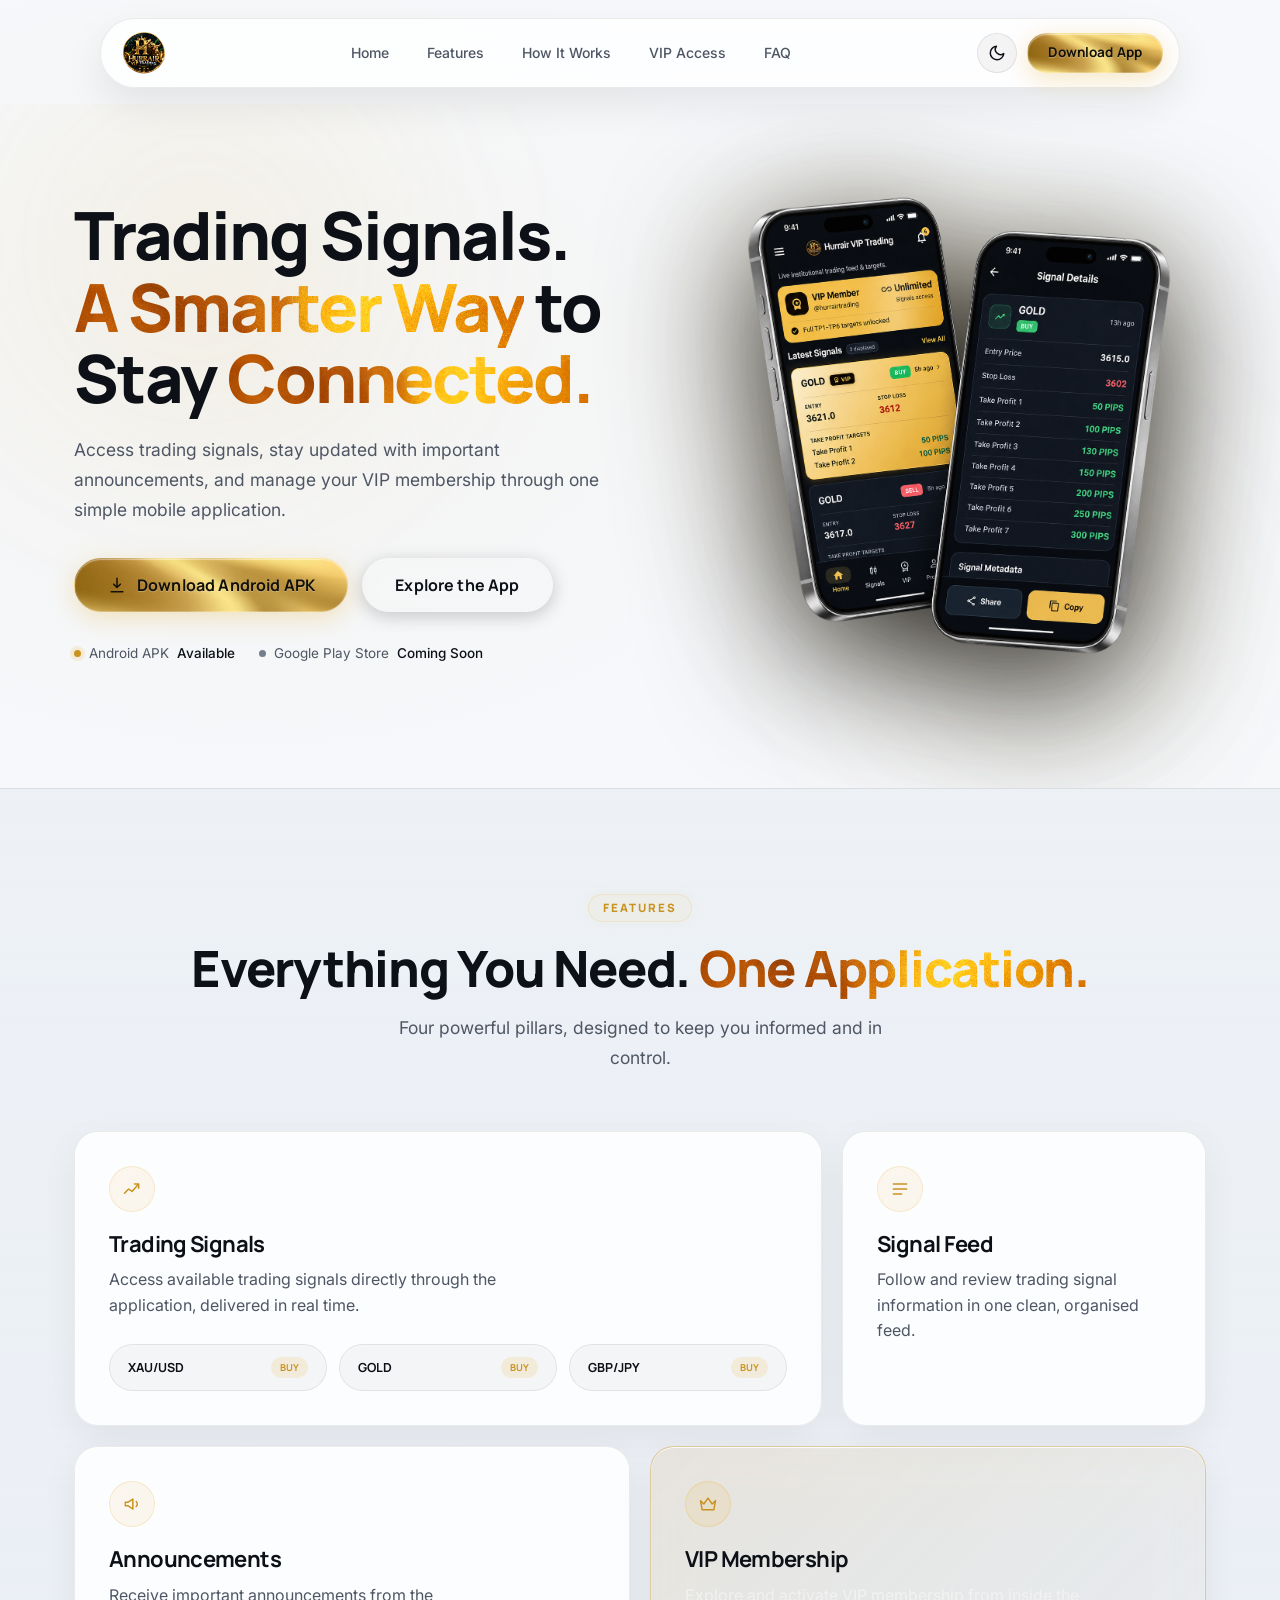
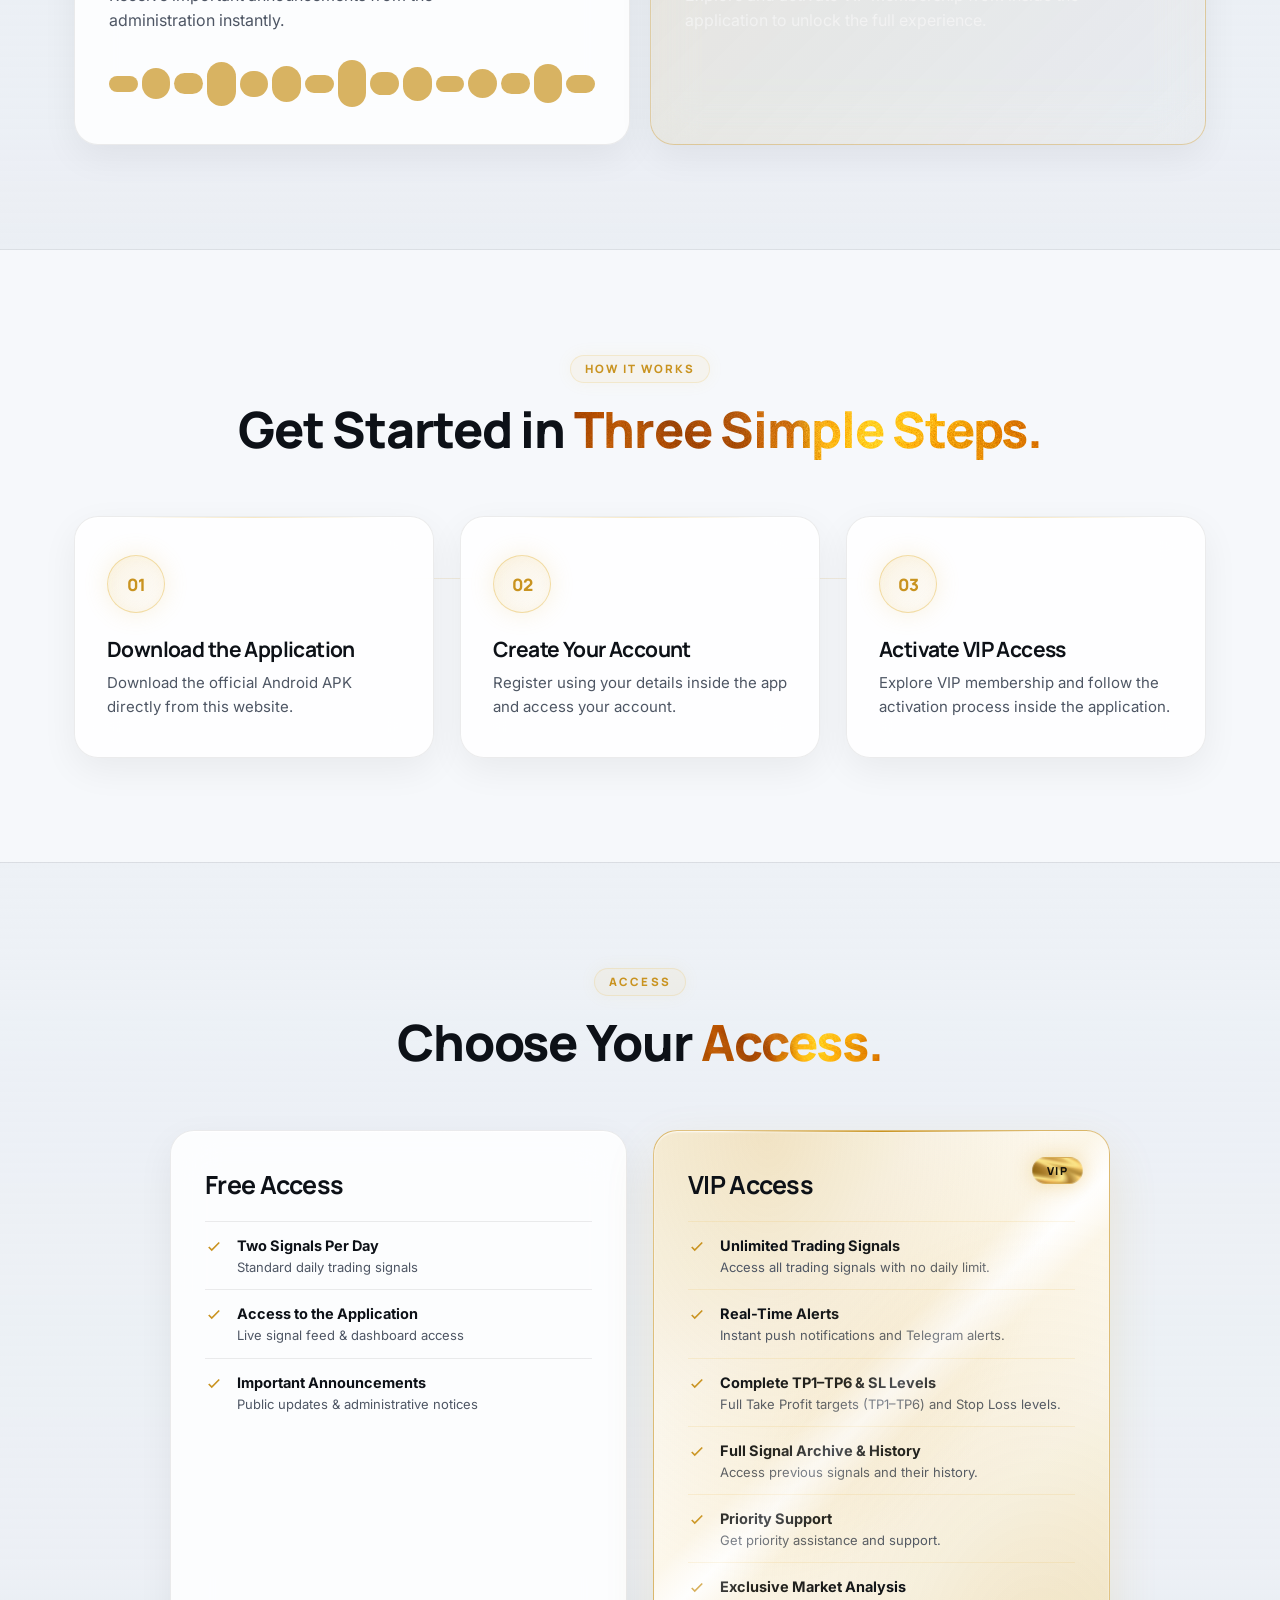
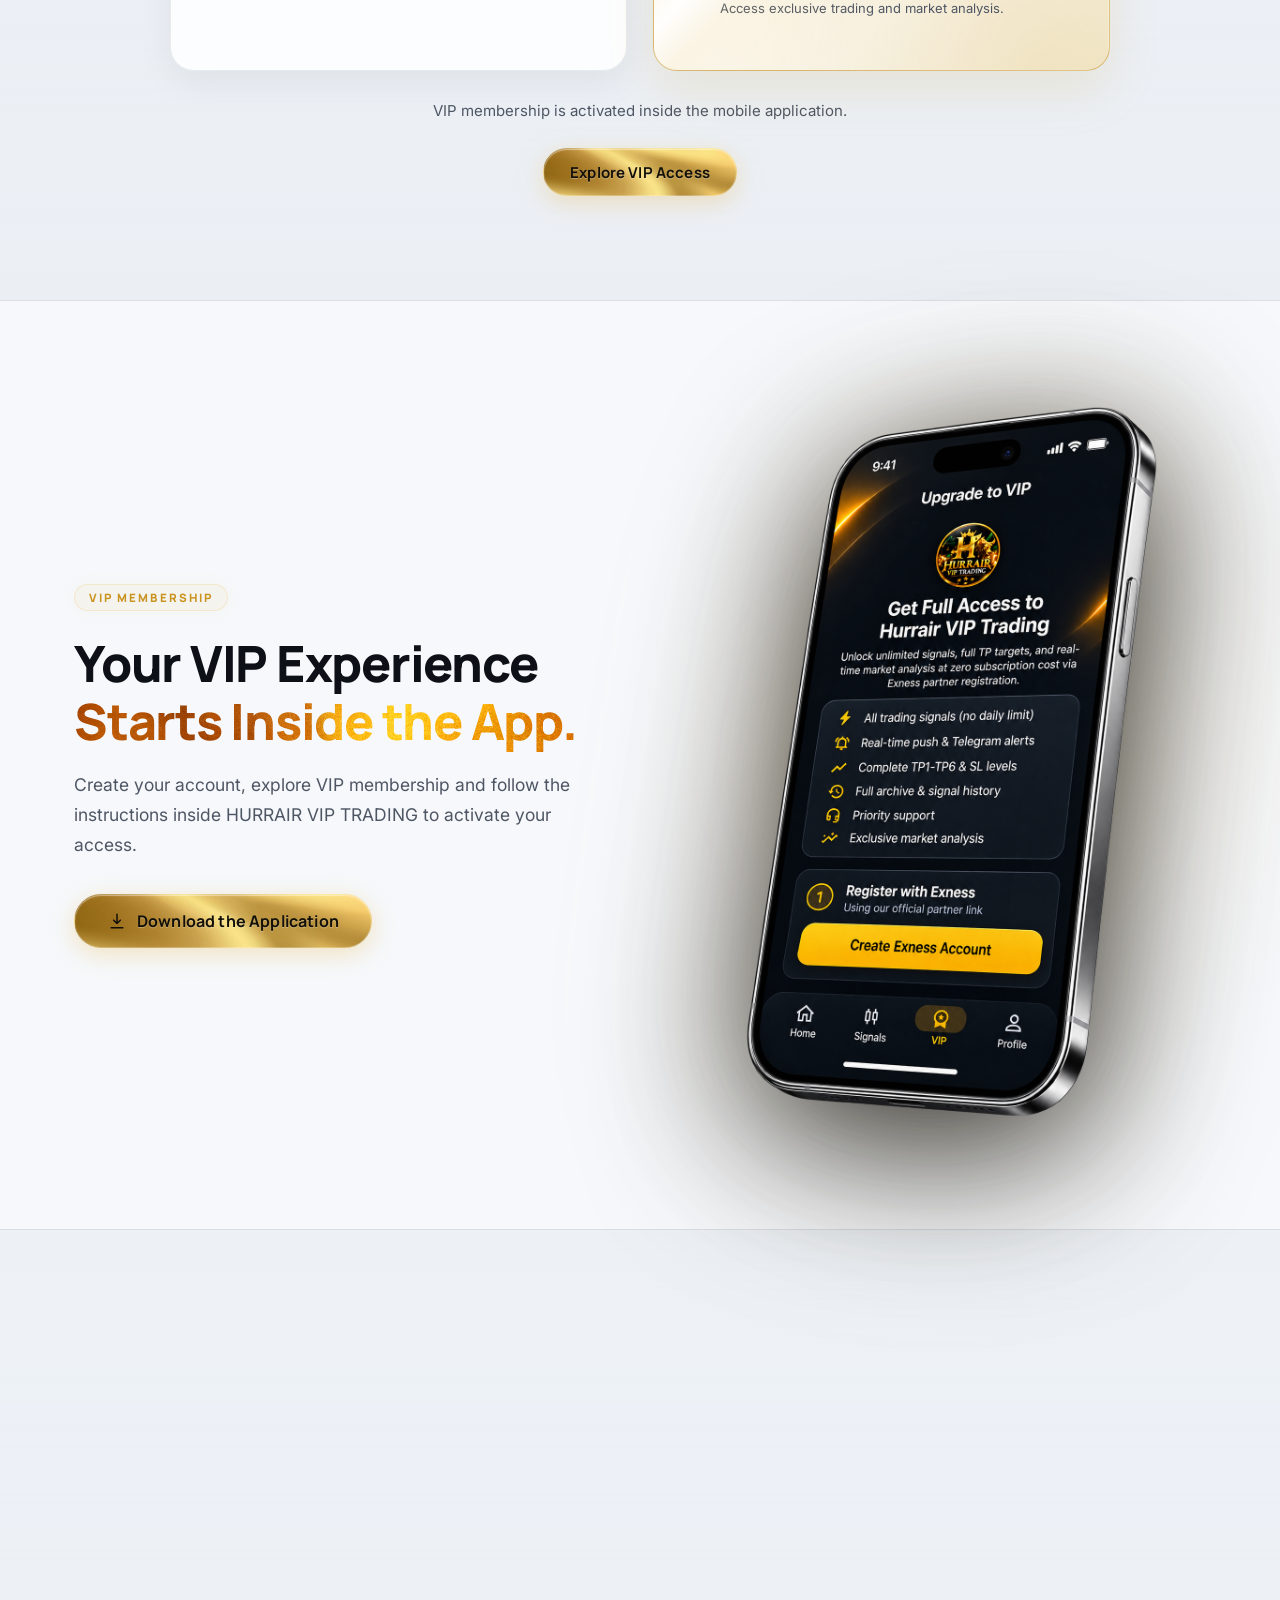
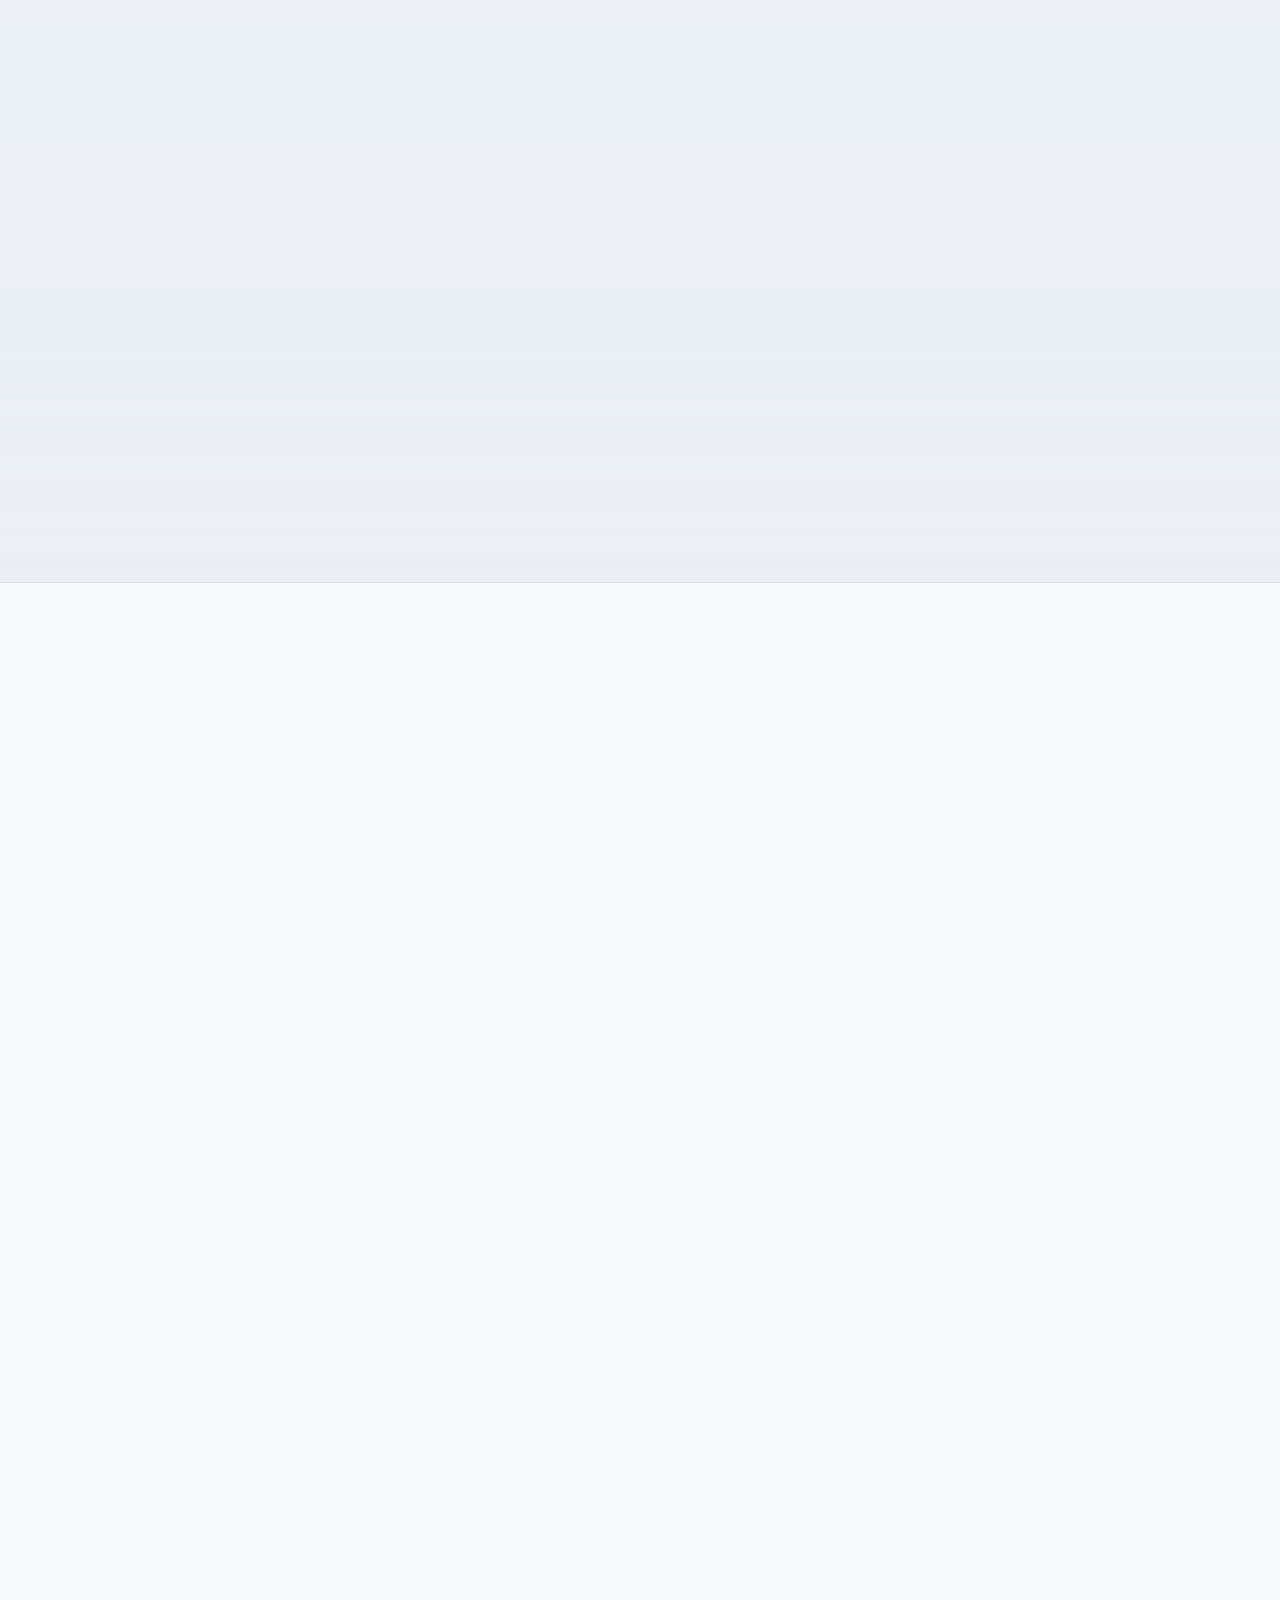
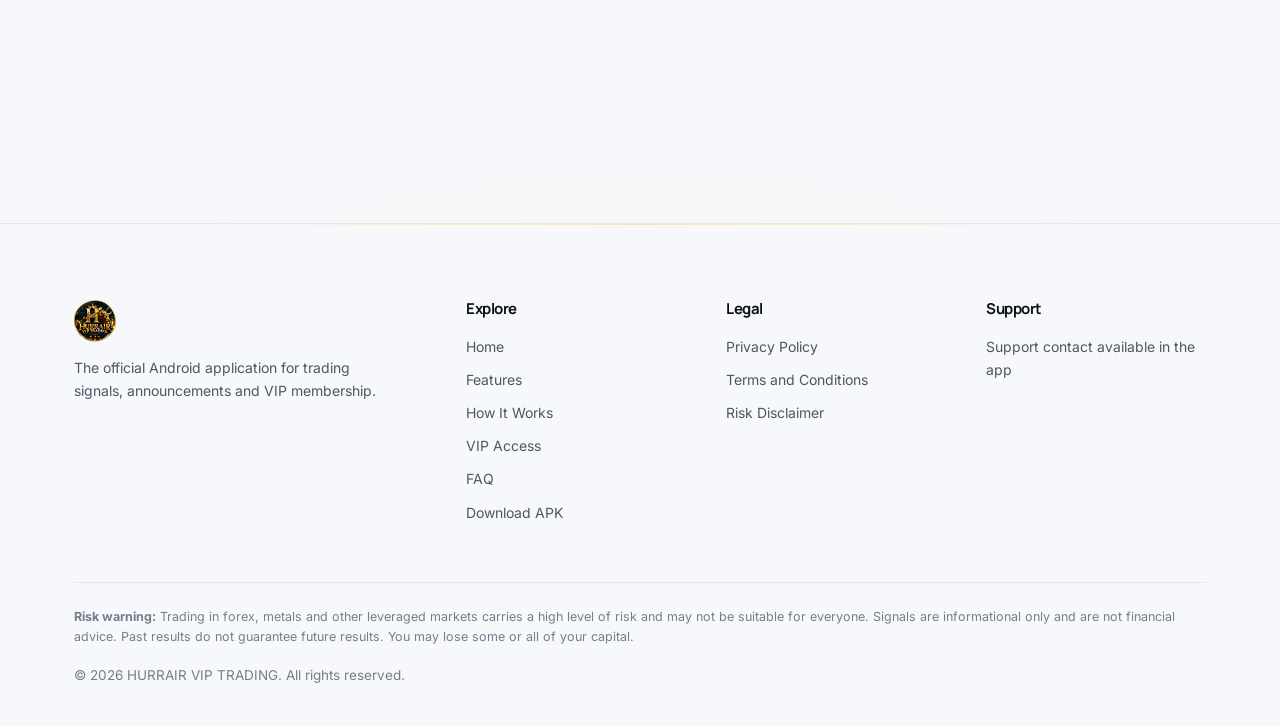
==== commit 0000e86a: "Update trading signals display and enhance download section heading for clarity" ====
--- a/index.html
+++ b/index.html
@@ -273,7 +273,7 @@
         <p>Access available trading signals directly through the application, delivered in real time.</p>
         <div class="mini-sig">
           <div><b>XAU/USD</b><em class="buy">BUY</em></div>
-          <div><b>EUR/USD</b><em class="sell">SELL</em></div>
+          <div><b>GOLD</b><em class="buy">BUY</em></div>
           <div><b>GBP/JPY</b><em class="buy">BUY</em></div>
         </div>
       </article>
@@ -483,7 +483,8 @@
   <div class="wrap">
     <div class="head reveal">
       <span class="eyebrow">DOWNLOAD</span>
-      <h2>Start Your <em>Hurrair</em> Experience Today.</h2>
+      <!-- <h2>Start Your <em>Hurrair</em> Experience Today.</h2> -->
+       <h2>Start Trading Smarter with <em>Hurrair VIP Trading</em>.</h2>
       <p class="lead">Download HURRAIR VIP TRADING and access your trading signals through one convenient application.</p>
     </div>
     <div class="dl-grid reveal">
--- a/assets/css/style.css
+++ b/assets/css/style.css
@@ -1315,29 +1315,261 @@
   .lead { margin-inline: auto; }
   .cta, .avail { justify-content: center; }
 
-  .desk-only { display: none; }
-  .burger { display: flex; }
-  .mob-only { display: inline-flex; }
-
-  /* Full Glass Mobile Menu Overlay */
+  .desk-only { display: none !important; }
+  .burger { display: flex !important; }
+  .mob-only { display: inline-flex !important; }
+
+  /* Floating glass pill dock on mobile */
+  .nav-wrap {
+    top: 12px;
+    padding: 0 16px;
+    z-index: 1000;
+  }
+  .nav {
+    border-radius: 9999px !important; /* Fully round pill capsule */
+    background: rgba(10, 13, 17, 0.76);
+    backdrop-filter: blur(24px) saturate(180%);
+    -webkit-backdrop-filter: blur(24px) saturate(180%);
+    border: 1px solid rgba(255, 255, 255, 0.14);
+    box-shadow:
+      0 16px 44px rgba(0, 0, 0, 0.48),
+      inset 0 1px 1px rgba(255, 255, 255, 0.14),
+      0 0 24px rgba(232, 189, 88, 0.04);
+    transition: border-radius .28s cubic-bezier(0.16, 1, 0.3, 1), background .25s ease, box-shadow .25s ease, border-color .25s ease;
+  }
+  .nav.menu-open {
+    border-radius: 28px !important; /* Smooth rounded card when expanded */
+    background: rgba(10, 13, 17, 0.92) !important;
+    backdrop-filter: blur(36px) saturate(200%);
+    -webkit-backdrop-filter: blur(36px) saturate(200%);
+    border-color: rgba(232, 189, 88, 0.38) !important;
+    box-shadow:
+      0 24px 64px rgba(0, 0, 0, 0.85),
+      inset 0 1px 1px rgba(255, 255, 255, 0.18),
+      0 0 32px rgba(232, 189, 88, 0.15) !important;
+  }
+
+  .nav-in {
+    display: flex;
+    flex-wrap: wrap;
+    align-items: center;
+    justify-content: space-between;
+    height: auto;
+    min-height: 58px;
+    padding: 8px 14px 8px 20px;
+    gap: 0;
+  }
+
+  .brand {
+    order: 1;
+    display: flex;
+    align-items: center;
+  }
+  .brand-logo {
+    height: 36px;
+    max-width: 140px;
+    width: auto;
+  }
+
+  .nav-actions {
+    order: 2;
+    display: flex;
+    align-items: center;
+    gap: 8px;
+  }
+  .theme-toggle {
+    width: 40px;
+    height: 40px;
+    border-radius: 9999px;
+  }
+  .burger {
+    width: 40px;
+    height: 40px;
+    border-radius: 9999px;
+  }
+  .burger[aria-expanded="true"] {
+    background: rgba(232, 189, 88, 0.15);
+    border-color: rgba(232, 189, 88, 0.40);
+  }
+  .burger[aria-expanded="true"] i {
+    background: var(--gold);
+  }
+
+  /* Glass Mobile Menu Drawer */
   #menu {
-    position: fixed; inset: 0 0 0 0; top: 0;
-    background: rgba(6, 8, 10, 0.96);
-    backdrop-filter: blur(36px) saturate(160%);
-    -webkit-backdrop-filter: blur(36px) saturate(160%);
-    flex-direction: column; padding: 100px 28px 40px;
-    gap: 8px; transform: translateX(100%);
-    transition: transform .32s cubic-bezier(.4,0,.2,1);
-    visibility: hidden; z-index: 99;
-    border-left: 1px solid var(--bd);
-  }
-  #menu.open { transform: none; visibility: visible; }
+    order: 3;
+    width: 100%;
+    display: none;
+    flex-direction: column;
+    padding: 14px 4px 14px;
+    margin-top: 6px;
+    border-top: 1px solid rgba(255, 255, 255, 0.08);
+    gap: 6px;
+    max-height: calc(85vh - 80px);
+    overflow-y: auto;
+    -webkit-overflow-scrolling: touch;
+    overscroll-behavior: contain;
+    position: static;
+    transform: none;
+    visibility: visible;
+    background: transparent !important;
+  }
+  #menu.open {
+    display: flex;
+    animation: mobileMenuFadeIn .22s cubic-bezier(0.16, 1, 0.3, 1) forwards;
+  }
+
+  @keyframes mobileMenuFadeIn {
+    from {
+      opacity: 0;
+      transform: translateY(-8px);
+    }
+    to {
+      opacity: 1;
+      transform: translateY(0);
+    }
+  }
+
   #menu a:not(.btn) {
-    font-size: 20px; padding: 14px 18px;
-    border-bottom: 1px solid var(--bd); border-radius: 9999px; color: var(--tx);
-    text-align: center; width: 100%;
-  }
-  #menu .btn { margin-top: 20px; width: 100%; justify-content: center; }
+    font-size: 15px;
+    font-weight: 600;
+    padding: 12px 20px;
+    border-radius: 9999px; /* Rounded pill items */
+    color: var(--tx2);
+    text-align: left;
+    width: 100%;
+    border: 1px solid rgba(255, 255, 255, 0.06);
+    border-bottom: none;
+    display: flex;
+    align-items: center;
+    justify-content: space-between;
+    background: rgba(255, 255, 255, 0.03);
+    backdrop-filter: blur(10px);
+    -webkit-backdrop-filter: blur(10px);
+    transition: all .2s ease;
+  }
+  #menu a:not(.btn)::after {
+    content: '›';
+    font-size: 18px;
+    font-weight: 400;
+    line-height: 1;
+    color: rgba(255, 255, 255, 0.30);
+    transition: transform .2s ease, color .2s ease;
+  }
+  #menu a:not(.btn):hover,
+  #menu a:not(.btn):active {
+    color: #ffffff;
+    background: rgba(255, 255, 255, 0.08);
+    border-color: rgba(232, 189, 88, 0.35);
+  }
+  #menu a:not(.btn):hover::after,
+  #menu a:not(.btn):active::after {
+    color: #ffffff;
+    transform: translateX(3px);
+  }
+  #menu a.active {
+    color: var(--gold);
+    background: rgba(232, 189, 88, 0.12);
+    border-color: rgba(232, 189, 88, 0.35);
+  }
+  #menu a.active::after {
+    color: var(--gold);
+  }
+
+  /* The User's Authentic Gold Pill Download Button */
+  #menu .btn,
+  #menu .btn-gold {
+    margin-top: 10px;
+    width: 100%;
+    min-height: 48px;
+    font-size: 15px;
+    font-weight: 700;
+    justify-content: center;
+    border-radius: 9999px !important; /* Fully round pill */
+    background: #E8BD58 url('../golded.jpg') center/cover no-repeat !important;
+    color: #121008 !important;
+    box-shadow: 0 6px 24px rgba(232, 189, 88, 0.40), inset 0 1px 1px rgba(255, 255, 255, 0.45) !important;
+    border: 1px solid rgba(255, 255, 255, 0.25) !important;
+    text-shadow: 0 1px 1px rgba(255, 255, 255, 0.30);
+    position: relative;
+    overflow: hidden;
+    text-decoration: none;
+  }
+  #menu .btn:hover,
+  #menu .btn-gold:hover {
+    background: #E8BD58 url('../golded.jpg') center/cover no-repeat !important;
+    filter: brightness(1.08) contrast(1.04);
+    transform: translateY(-1px);
+    box-shadow: 0 10px 30px rgba(232, 189, 88, 0.55), inset 0 1px 1px rgba(255, 255, 255, 0.60) !important;
+  }
+
+  /* Full Screen Backdrop Blur Dimmer */
+  .nav-backdrop {
+    position: fixed;
+    inset: 0;
+    background: rgba(0, 0, 0, 0.70);
+    backdrop-filter: blur(20px) saturate(160%);
+    -webkit-backdrop-filter: blur(20px) saturate(160%);
+    opacity: 0;
+    pointer-events: none;
+    transition: opacity .25s ease;
+    z-index: 950;
+  }
+  .nav-backdrop.active {
+    opacity: 1;
+    pointer-events: auto;
+  }
+
+  /* Blur background page content while menu is open */
+  body.menu-open #main {
+    filter: blur(14px);
+    -webkit-filter: blur(14px);
+    opacity: 0.30;
+    pointer-events: none;
+    transition: filter .25s ease, opacity .25s ease;
+  }
+  #main {
+    transition: filter .25s ease, opacity .25s ease;
+  }
+
+  /* Light mode mobile menu refinements */
+  [data-theme="light"] .nav {
+    background: rgba(255, 255, 255, 0.85);
+    border-color: rgba(0, 0, 0, 0.08);
+  }
+  [data-theme="light"] .nav.menu-open {
+    background: rgba(255, 255, 255, 0.94) !important;
+    border-color: rgba(212, 160, 23, 0.40) !important;
+    box-shadow: 0 20px 50px rgba(0, 0, 0, 0.15) !important;
+  }
+  [data-theme="light"] #menu {
+    border-top-color: rgba(0, 0, 0, 0.08);
+  }
+  [data-theme="light"] #menu a:not(.btn) {
+    color: #1f2937;
+    background: rgba(0, 0, 0, 0.03);
+    border-color: rgba(0, 0, 0, 0.06);
+  }
+  [data-theme="light"] #menu a:not(.btn)::after {
+    color: rgba(0, 0, 0, 0.30);
+  }
+  [data-theme="light"] #menu a:not(.btn):hover,
+  [data-theme="light"] #menu a:not(.btn):active {
+    color: #111827;
+    background: rgba(0, 0, 0, 0.06);
+    border-color: rgba(0, 0, 0, 0.12);
+  }
+  [data-theme="light"] #menu a.active {
+    color: #92660a;
+    background: rgba(212, 160, 23, 0.14);
+    border-color: rgba(212, 160, 23, 0.35);
+  }
+  [data-theme="light"] #menu a.active::after {
+    color: #92660a;
+  }
+  [data-theme="light"] .nav-backdrop {
+    background: rgba(255, 255, 255, 0.75);
+  }
 
   .steps { grid-template-columns: 1fr; gap: 20px; }
   .steps::before { display: none; }
@@ -1359,11 +1591,12 @@
 }
 
 @media (max-width: 640px) {
-  .nav-wrap { top: 12px; padding: 0 12px; }
-  .nav-in { height: 60px; padding: 0 12px 0 18px; }
-  .brand-logo { height: 36px; }
-  .nav-actions { gap: 8px; }
-  .theme-toggle { width: 36px; height: 36px; }
+  .nav-wrap { top: 8px; padding: 0 10px; }
+  .nav-in { min-height: 52px; height: auto; padding: 6px 10px 6px 14px; }
+  .brand-logo { height: 30px; max-width: 125px; }
+  .nav-actions { gap: 6px; }
+  .theme-toggle { width: 34px; height: 34px; }
+  .burger { width: 34px; height: 34px; }
 
   .bento { grid-template-columns: 1fr; }
   .b-a, .b-b, .b-c, .b-d { grid-column: span 1; }
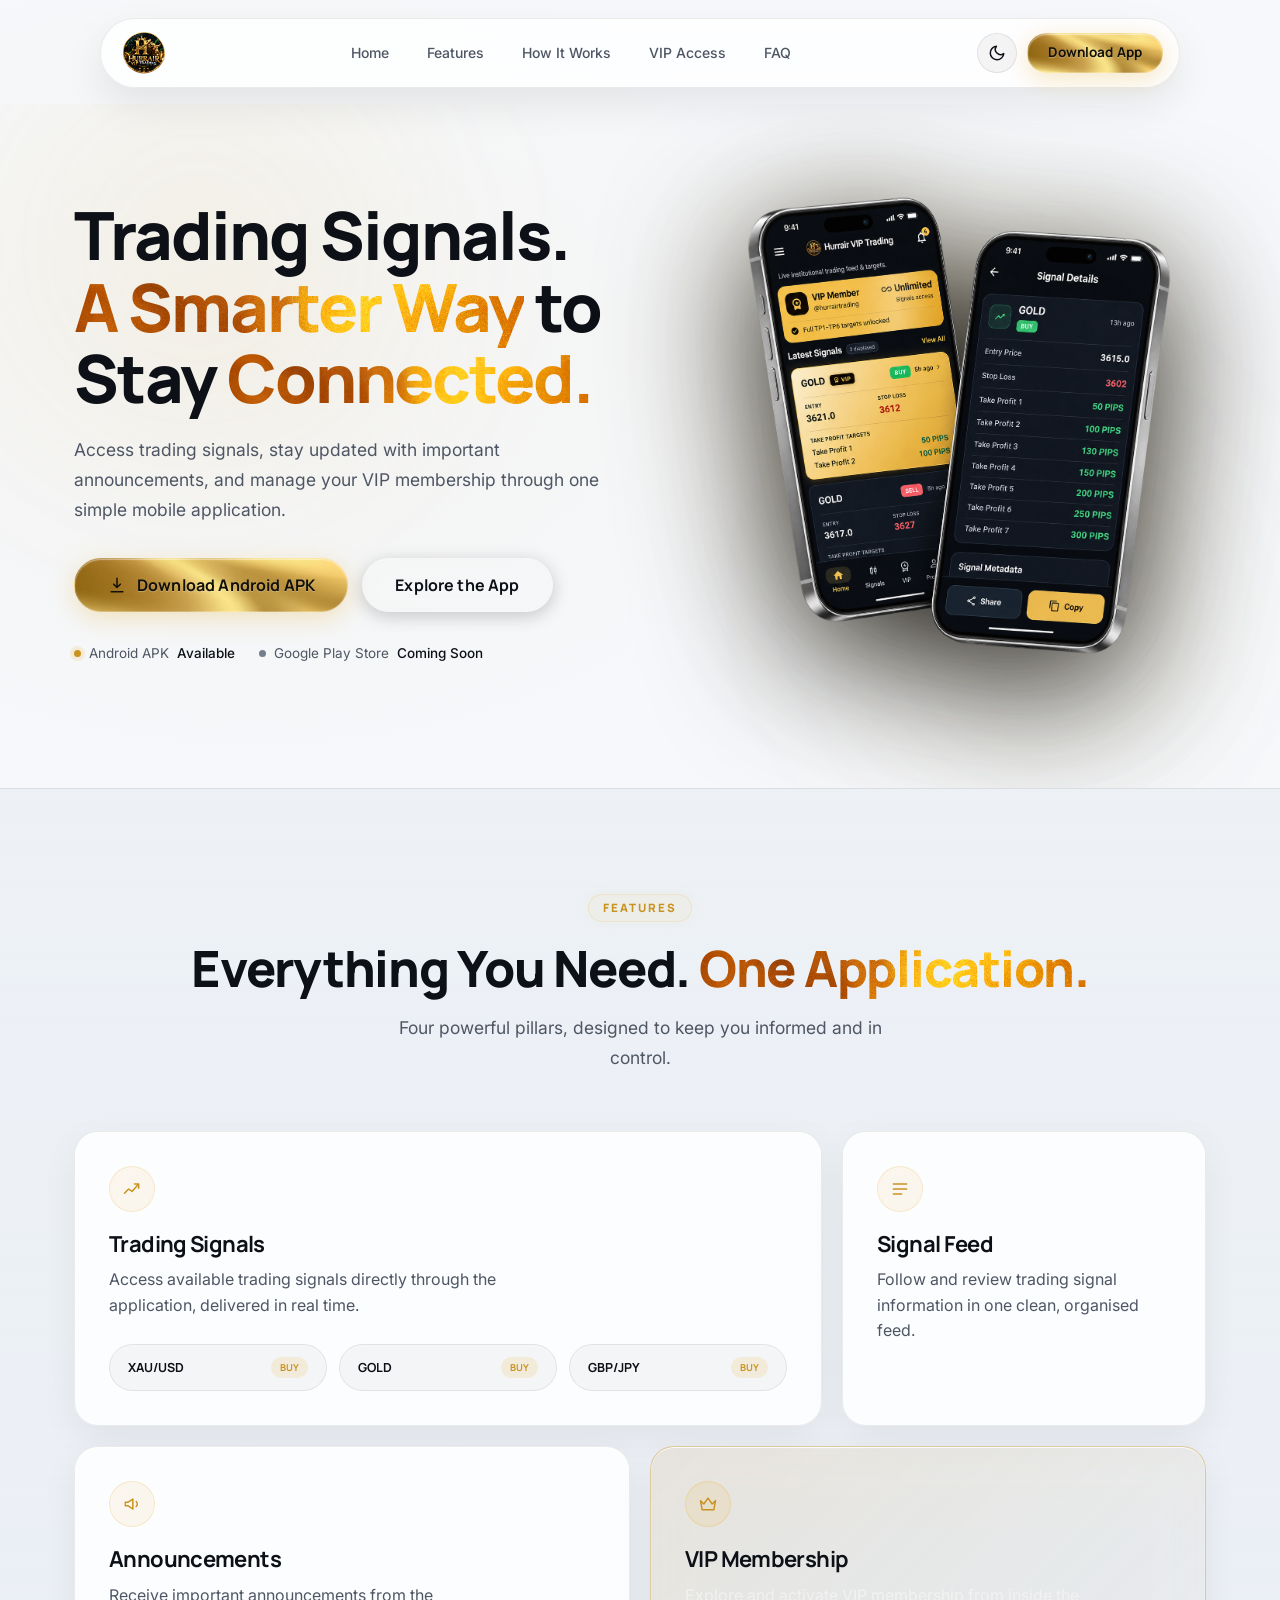
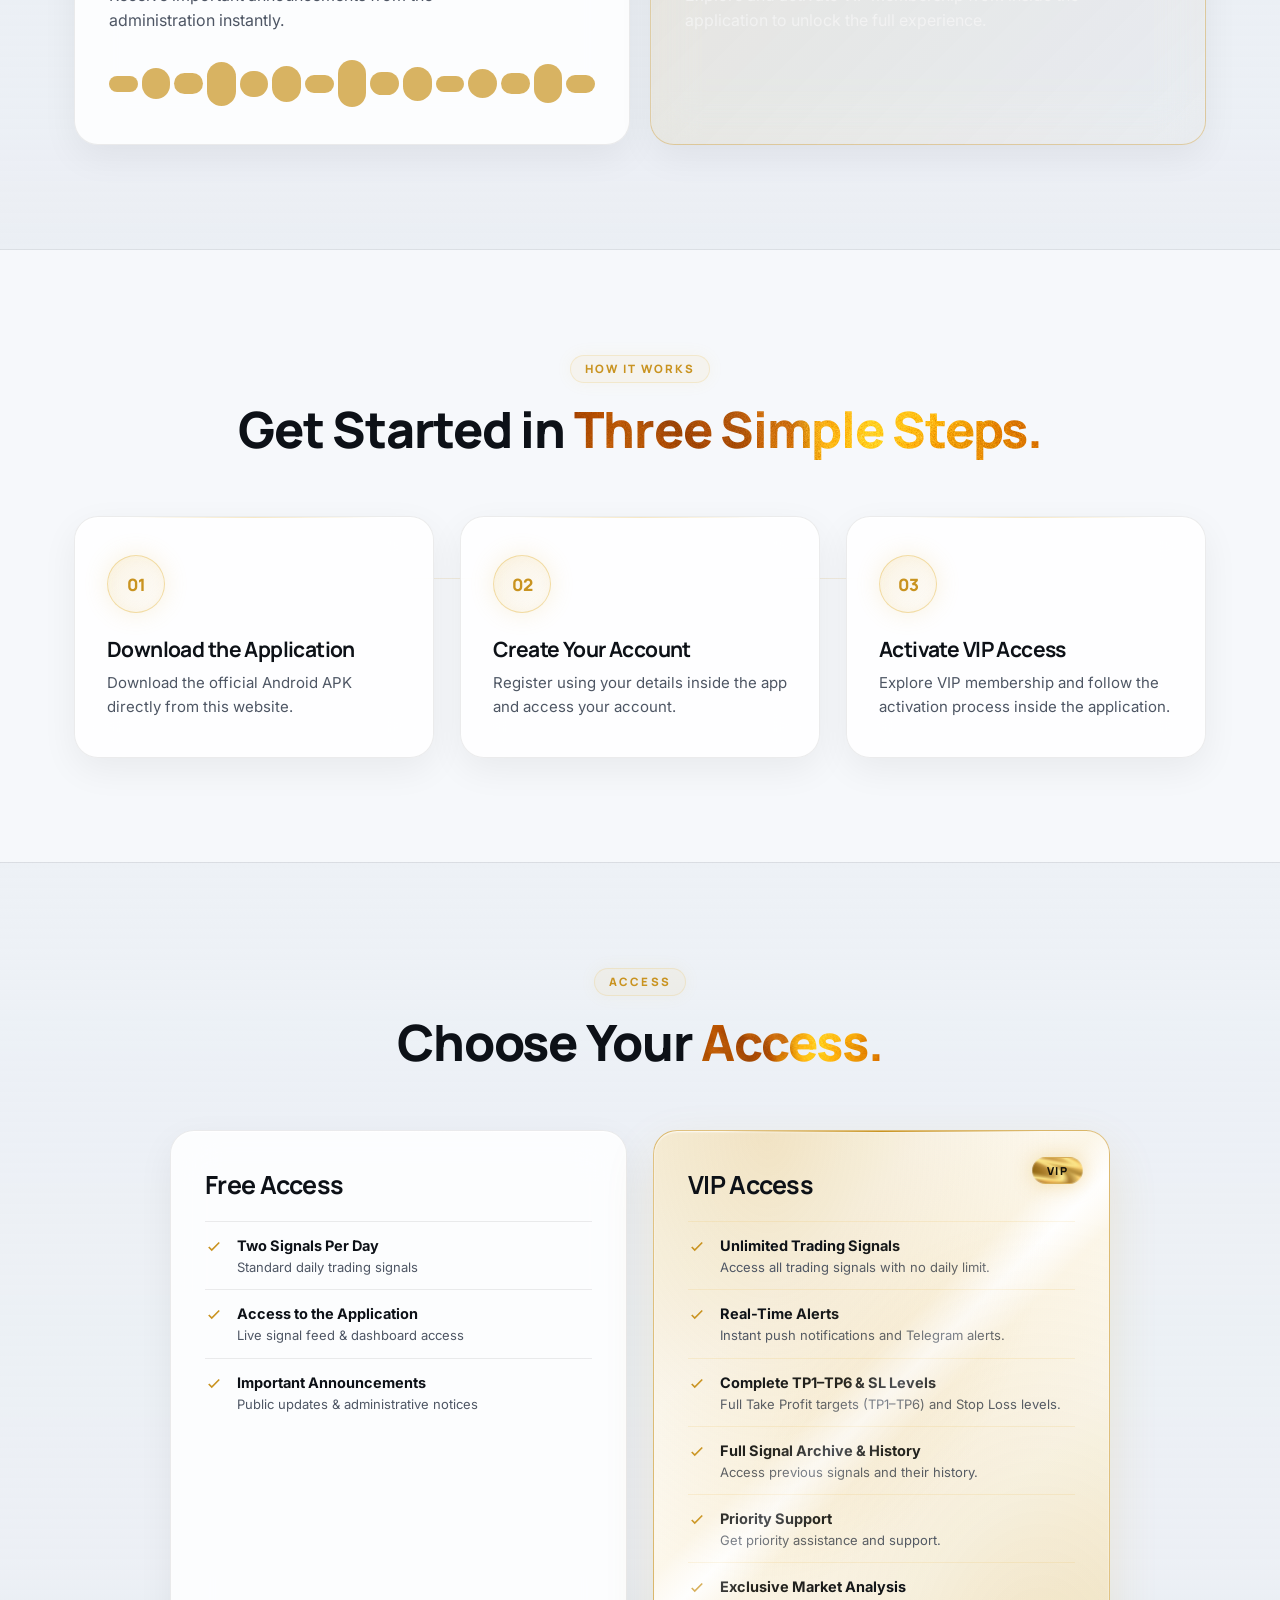
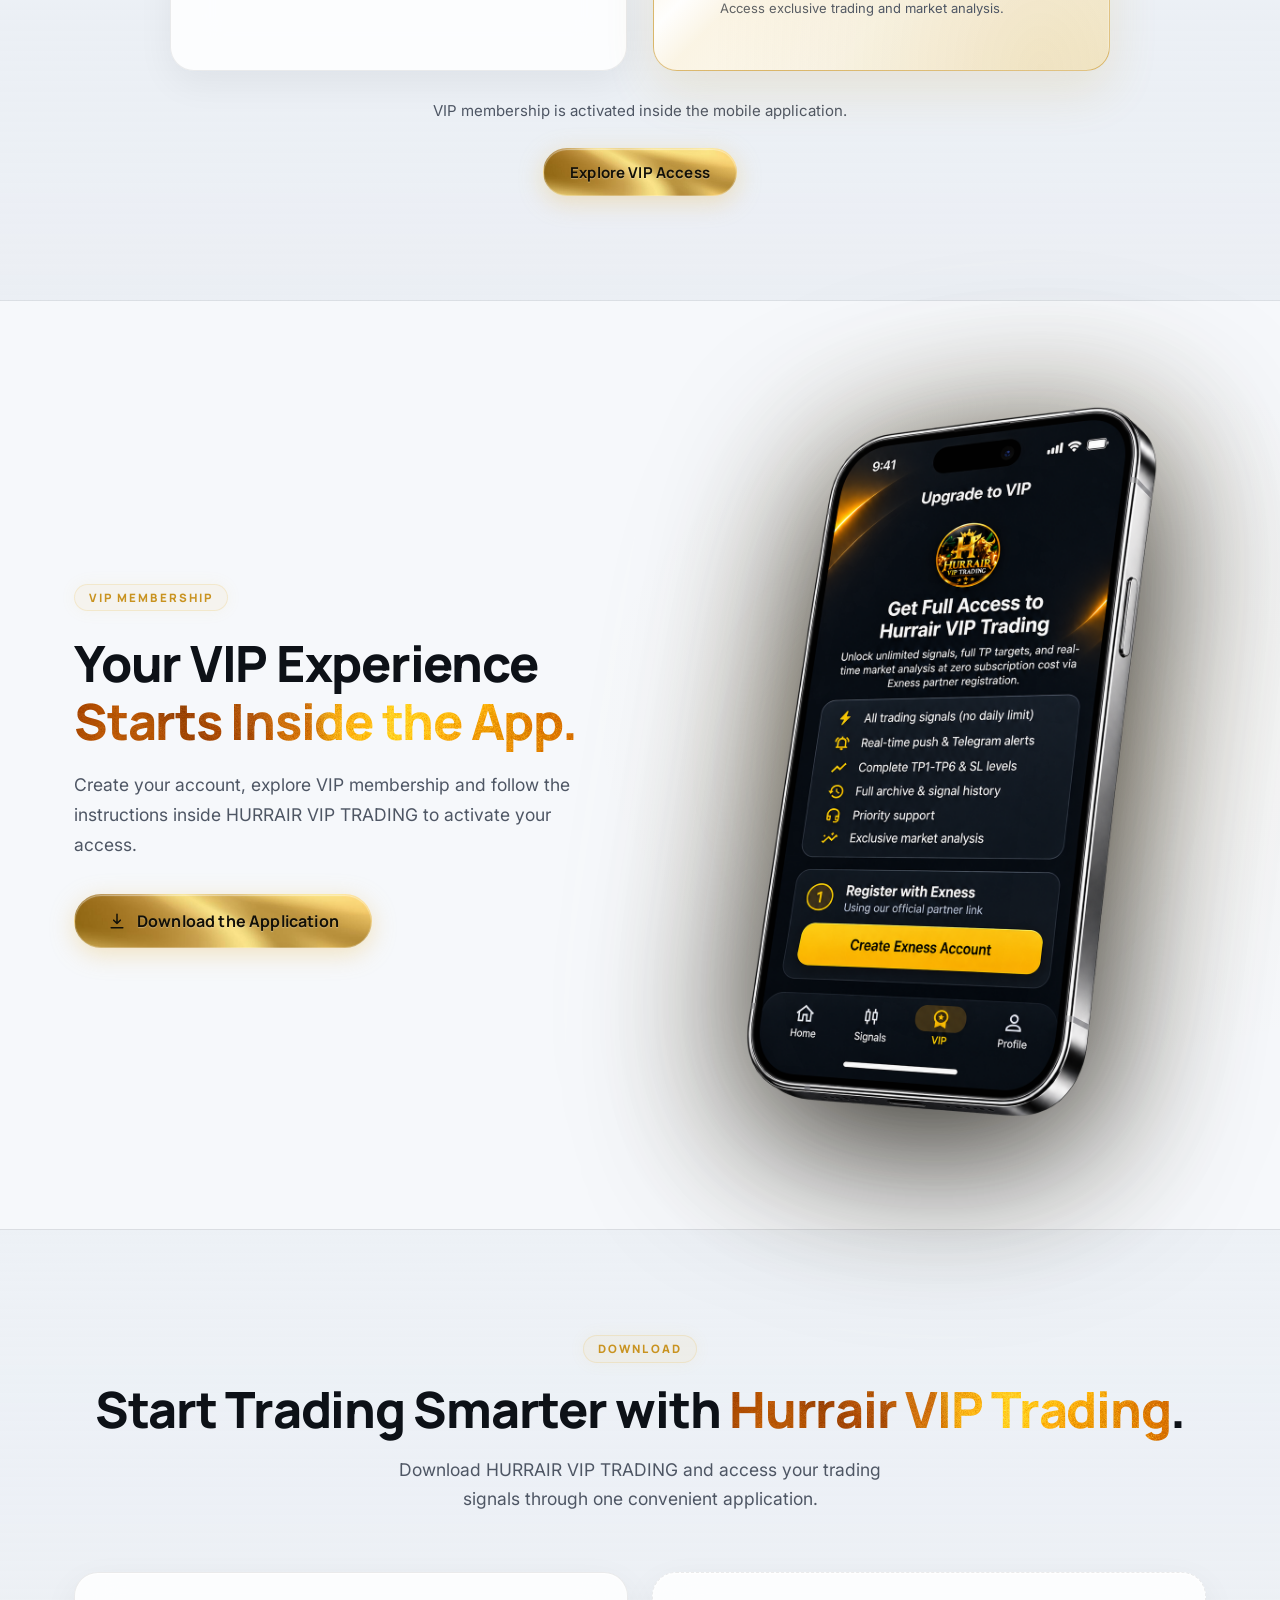
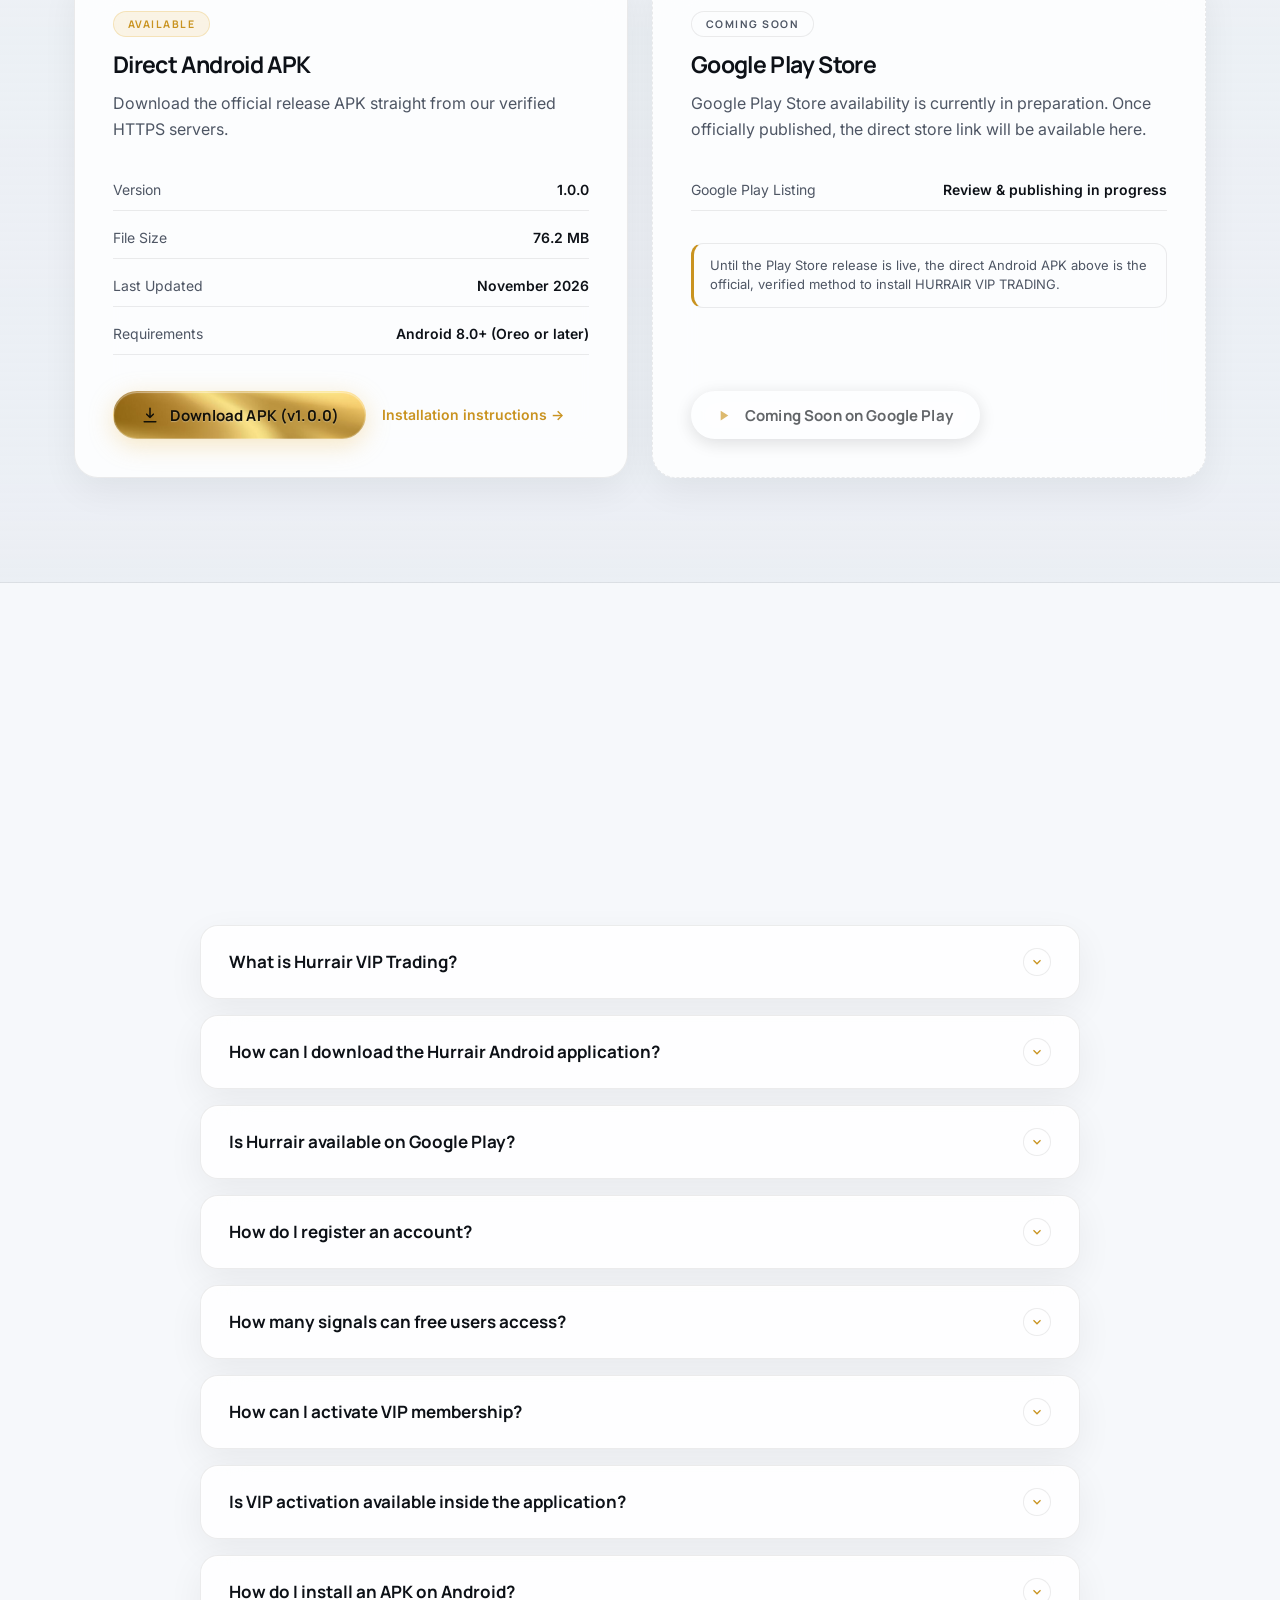
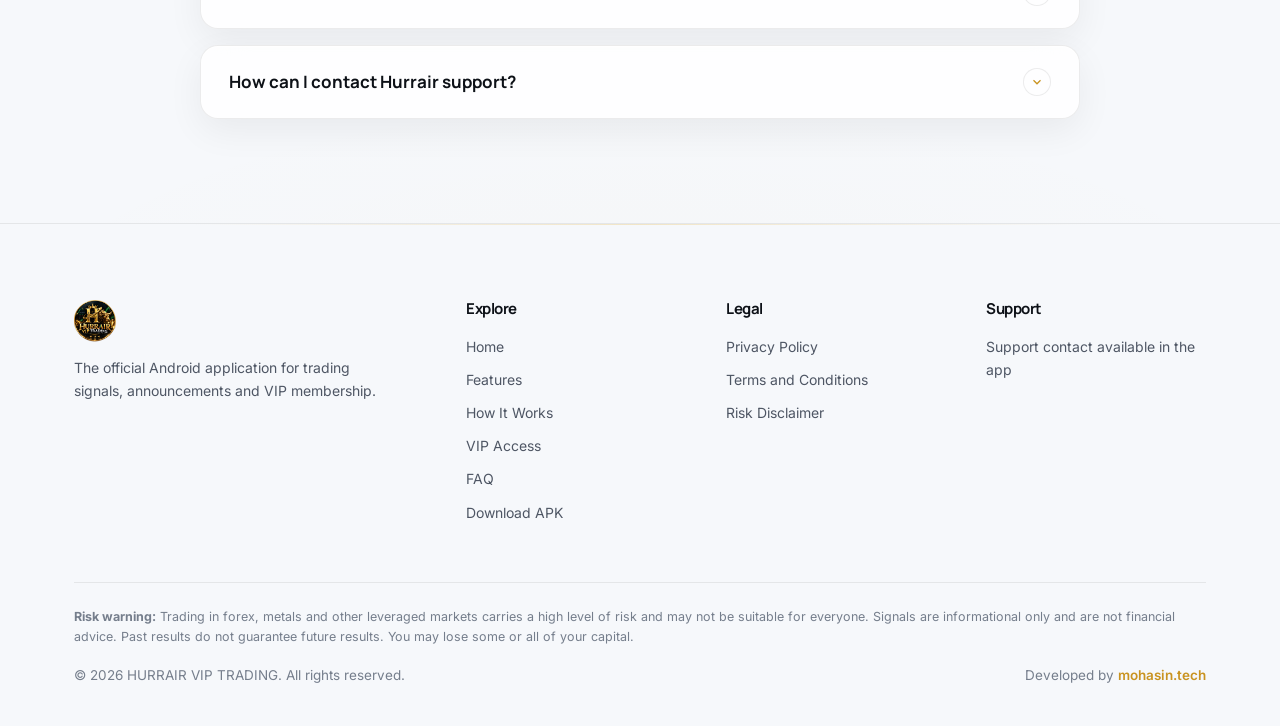
==== commit 9a20429f: "Add 'Developed by mohasin.tech' link in footer across all pages" ====
--- a/index.html
+++ b/index.html
@@ -483,8 +483,7 @@
   <div class="wrap">
     <div class="head reveal">
       <span class="eyebrow">DOWNLOAD</span>
-      <!-- <h2>Start Your <em>Hurrair</em> Experience Today.</h2> -->
-       <h2>Start Trading Smarter with <em>Hurrair VIP Trading</em>.</h2>
+      <h2>Start Trading Smarter with <em>Hurrair VIP Trading</em>.</h2>
       <p class="lead">Download HURRAIR VIP TRADING and access your trading signals through one convenient application.</p>
     </div>
     <div class="dl-grid reveal">
@@ -665,7 +664,10 @@
   </div>
   <div class="wrap">
     <p class="risk"><b>Risk warning:</b> Trading in forex, metals and other leveraged markets carries a high level of risk and may not be suitable for everyone. Signals are informational only and are not financial advice. Past results do not guarantee future results. You may lose some or all of your capital.</p>
-    <p class="muted small">&copy; <span id="yr">2026</span> HURRAIR VIP TRADING. All rights reserved.</p>
+    <div class="foot-bottom">
+      <p class="muted small">&copy; <span id="yr">2026</span> HURRAIR VIP TRADING. All rights reserved.</p>
+      <p class="muted small">Developed by <a href="https://mohasin.tech/" target="_blank" rel="noopener noreferrer" class="dev-link">mohasin.tech</a></p>
+    </div>
   </div>
 </footer>
 
--- a/assets/css/style.css
+++ b/assets/css/style.css
@@ -1156,6 +1156,24 @@
   font-size: 12.5px; line-height: 1.65; color: var(--mu);
   padding-top: 24px; border-top: 1px solid var(--bd);
   margin-bottom: 16px;
+}
+.foot-bottom {
+  display: flex;
+  justify-content: space-between;
+  align-items: center;
+  flex-wrap: wrap;
+  gap: 12px;
+}
+.dev-link {
+  color: var(--gold);
+  font-weight: 600;
+  text-decoration: none;
+  transition: color .2s, text-shadow .2s;
+}
+.dev-link:hover {
+  color: var(--gold-h);
+  text-decoration: underline;
+  text-shadow: 0 0 10px rgba(232, 189, 88, 0.45);
 }
 
 /* ============================================================
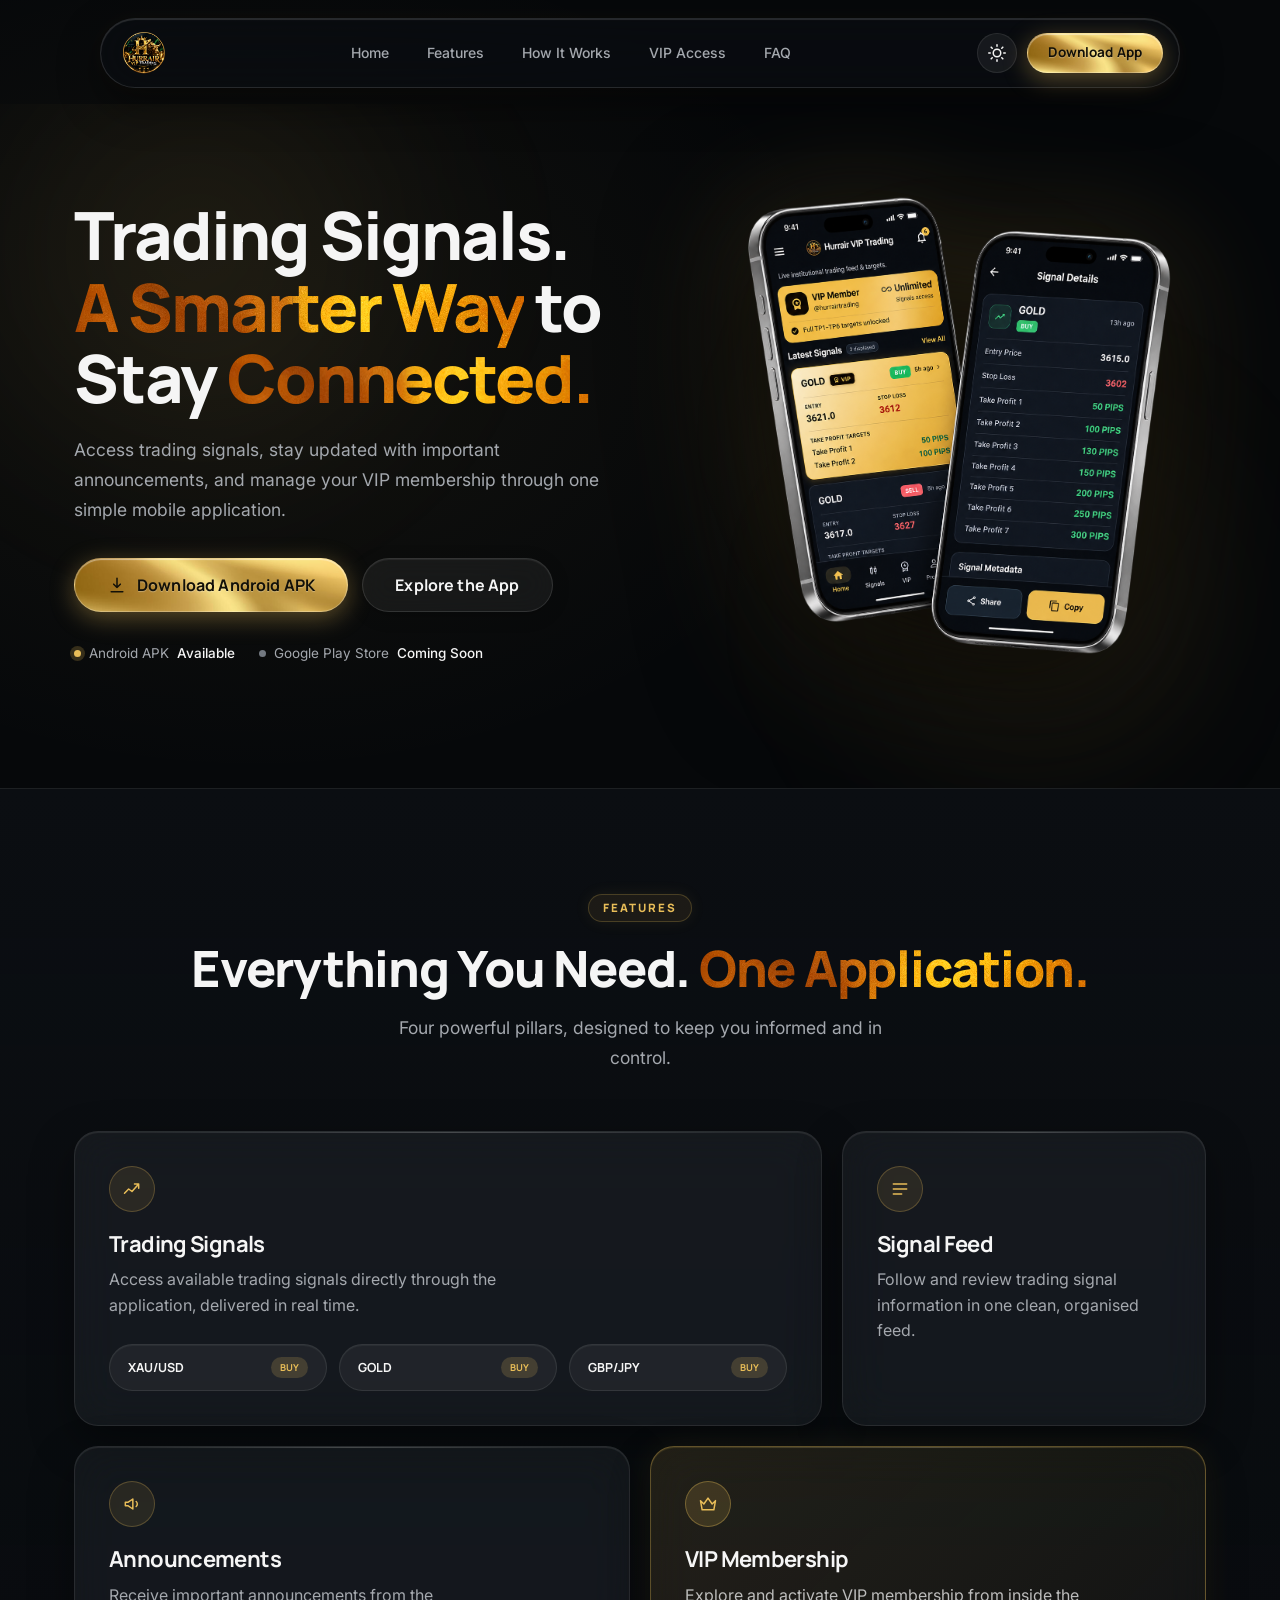
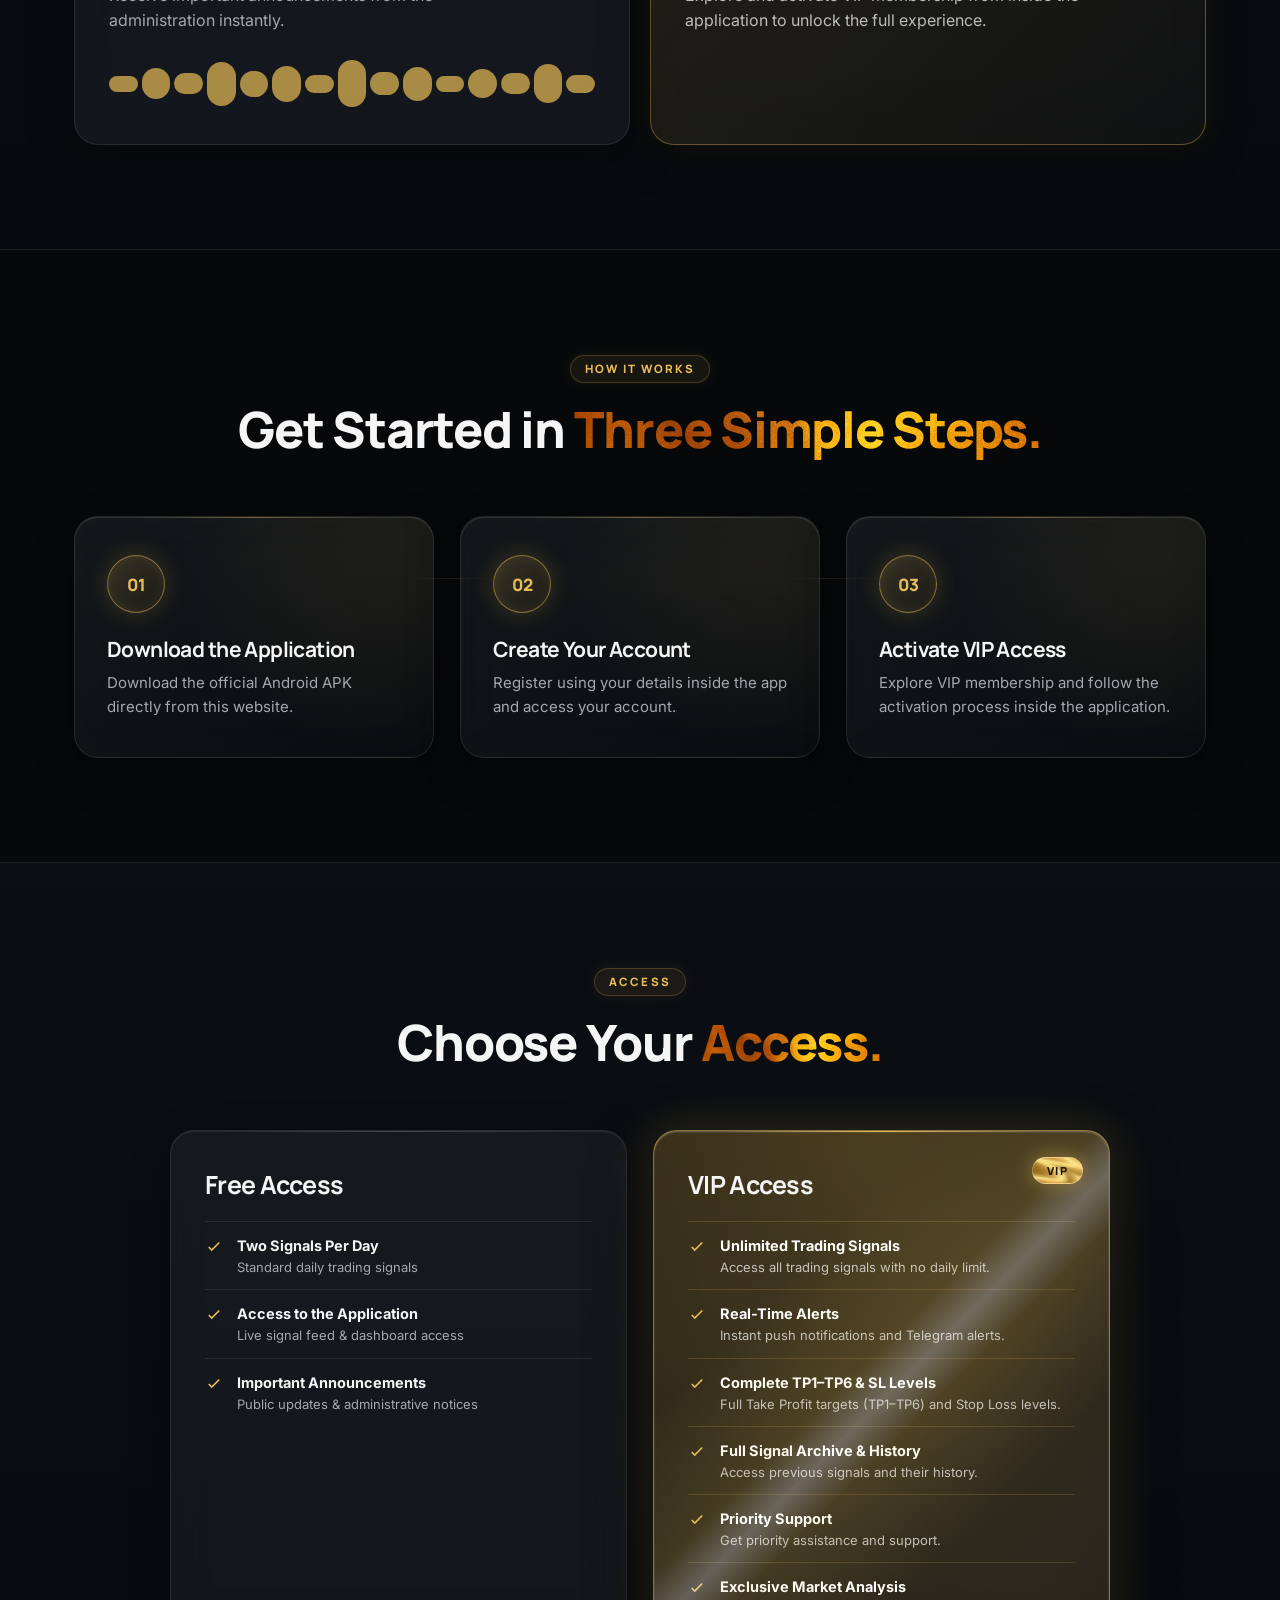
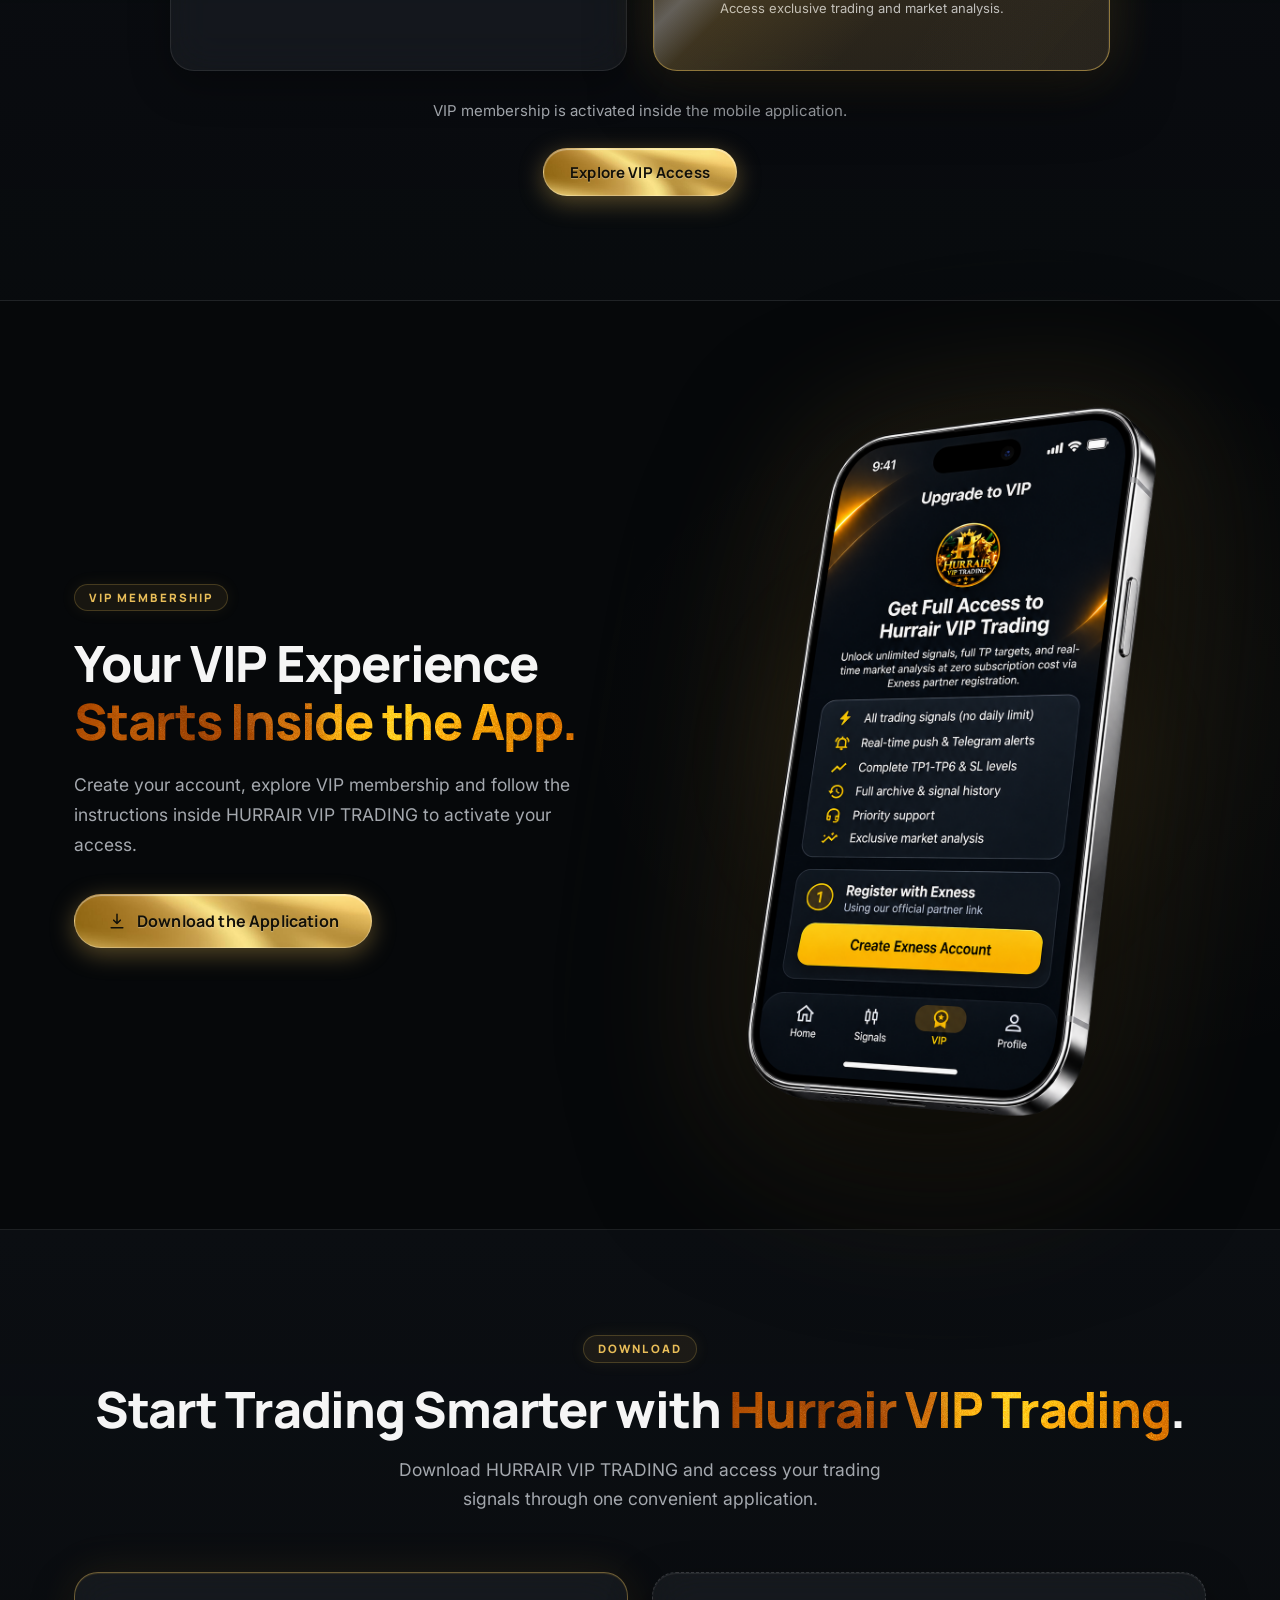
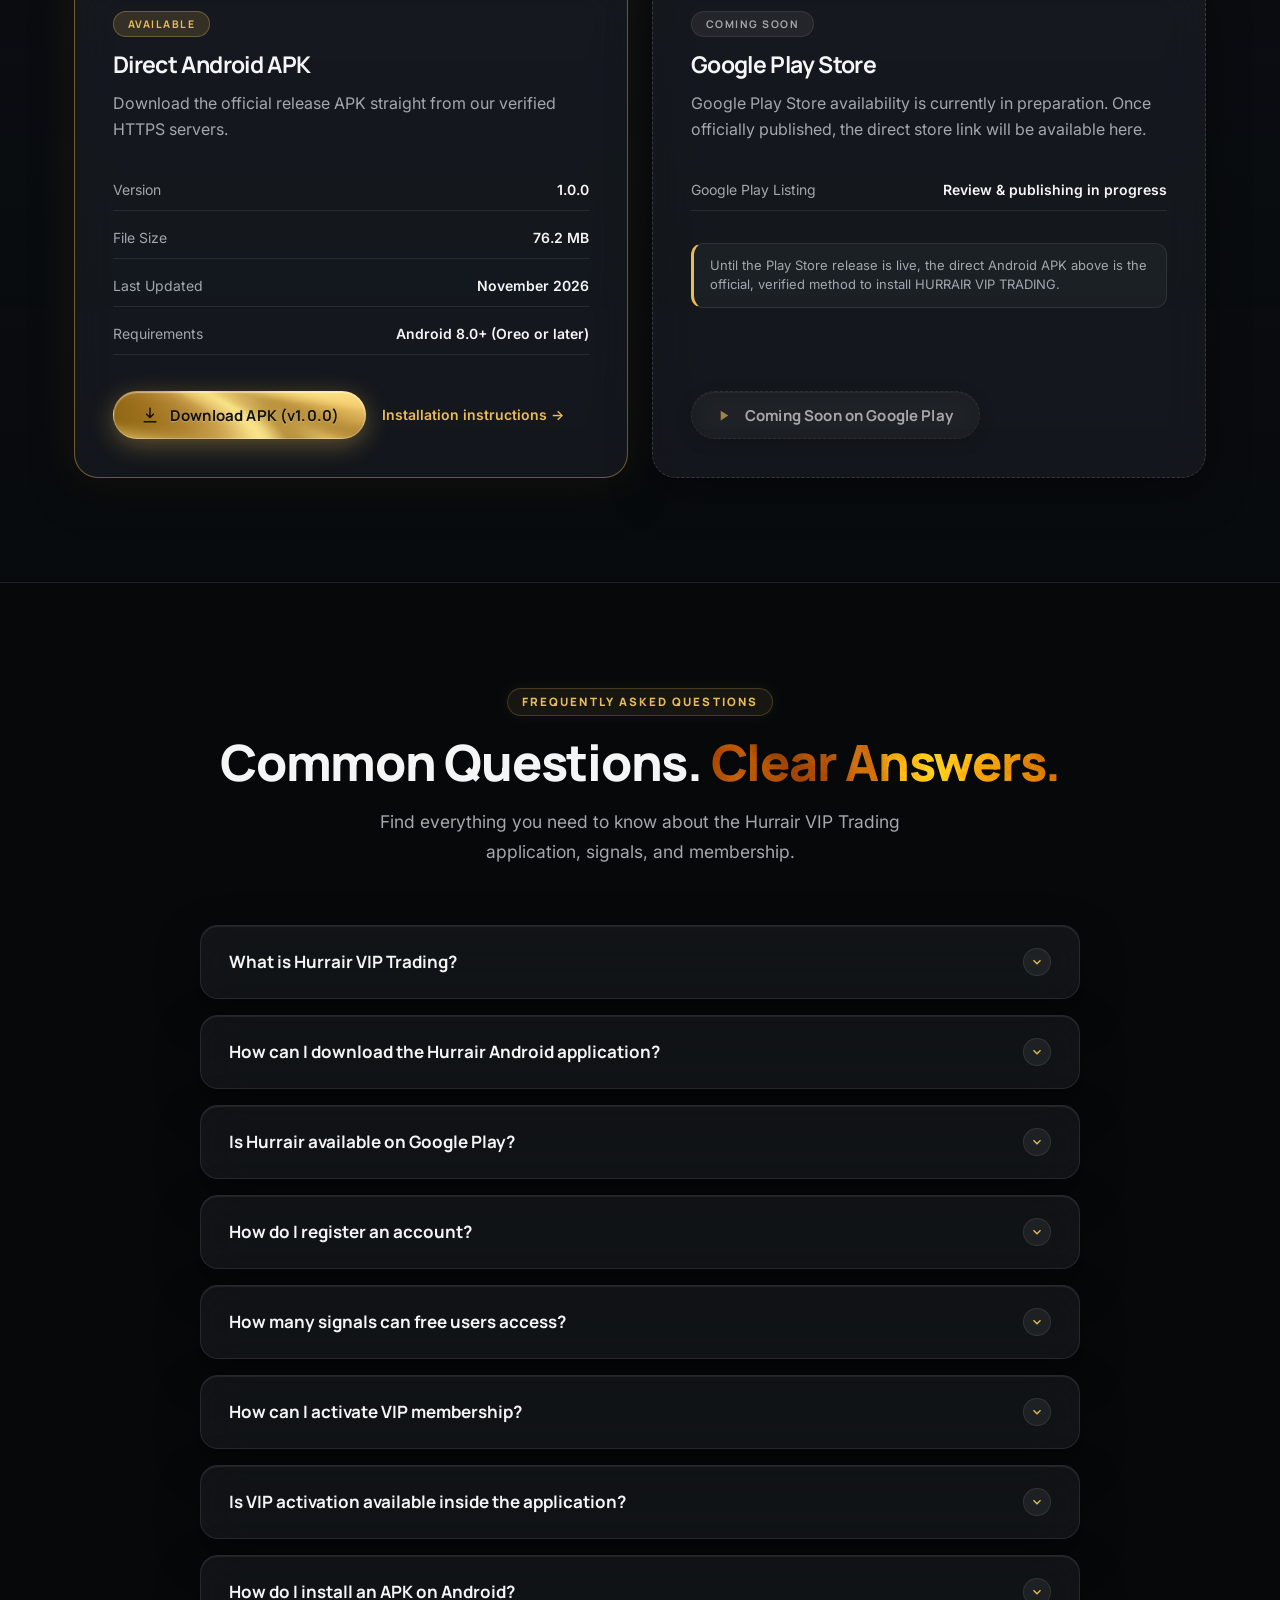
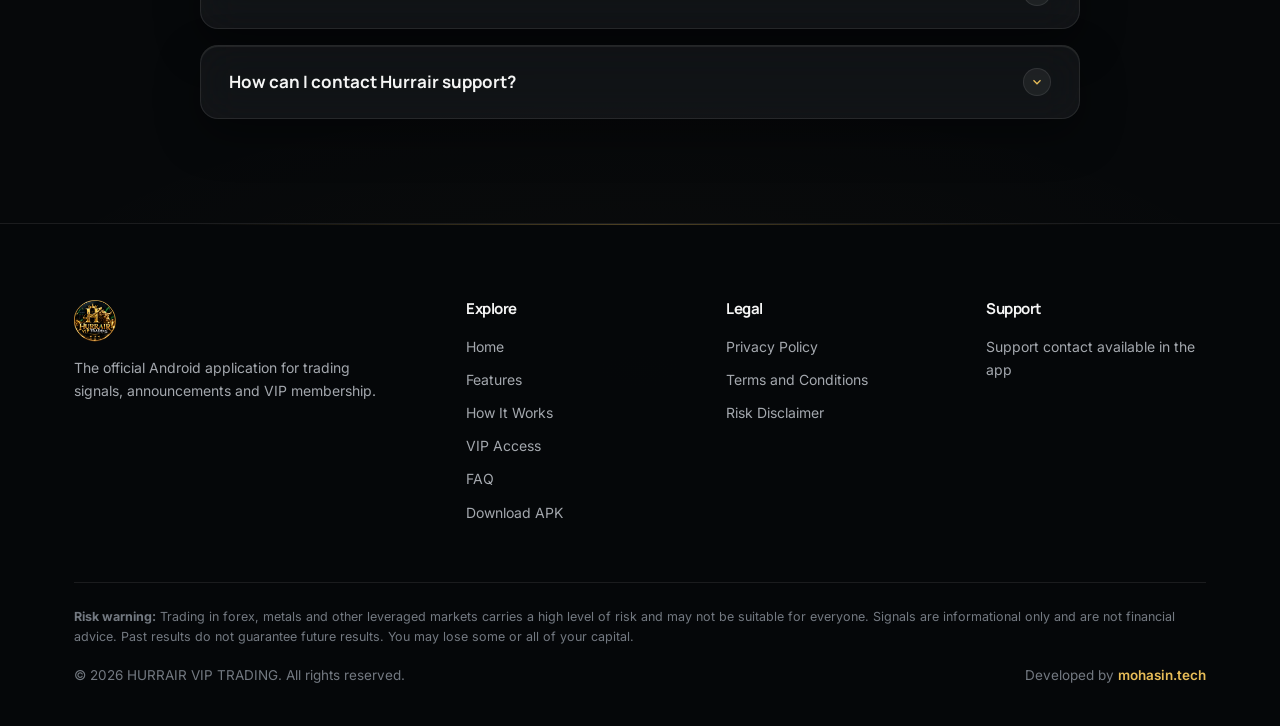
==== commit 51556f04: "Default website theme to dark mode on first visit" ====
--- a/index.html
+++ b/index.html
@@ -37,7 +37,7 @@
 <link rel="stylesheet" href="assets/css/style.css">
 
 <!-- Theme Bootstrap (Zero-Flicker) -->
-<script>(function(){var t=localStorage.getItem('hurrair-theme')||(window.matchMedia&&window.matchMedia('(prefers-color-scheme: light)').matches?'light':'dark');if(t==='light')document.documentElement.setAttribute('data-theme','light');})();</script>
+<script>(function(){var t=localStorage.getItem('hurrair-theme');if(t==='light')document.documentElement.setAttribute('data-theme','light');else document.documentElement.removeAttribute('data-theme');})();</script>
 
 <!-- Structured Data (JSON-LD) -->
 <script type="application/ld+json">
